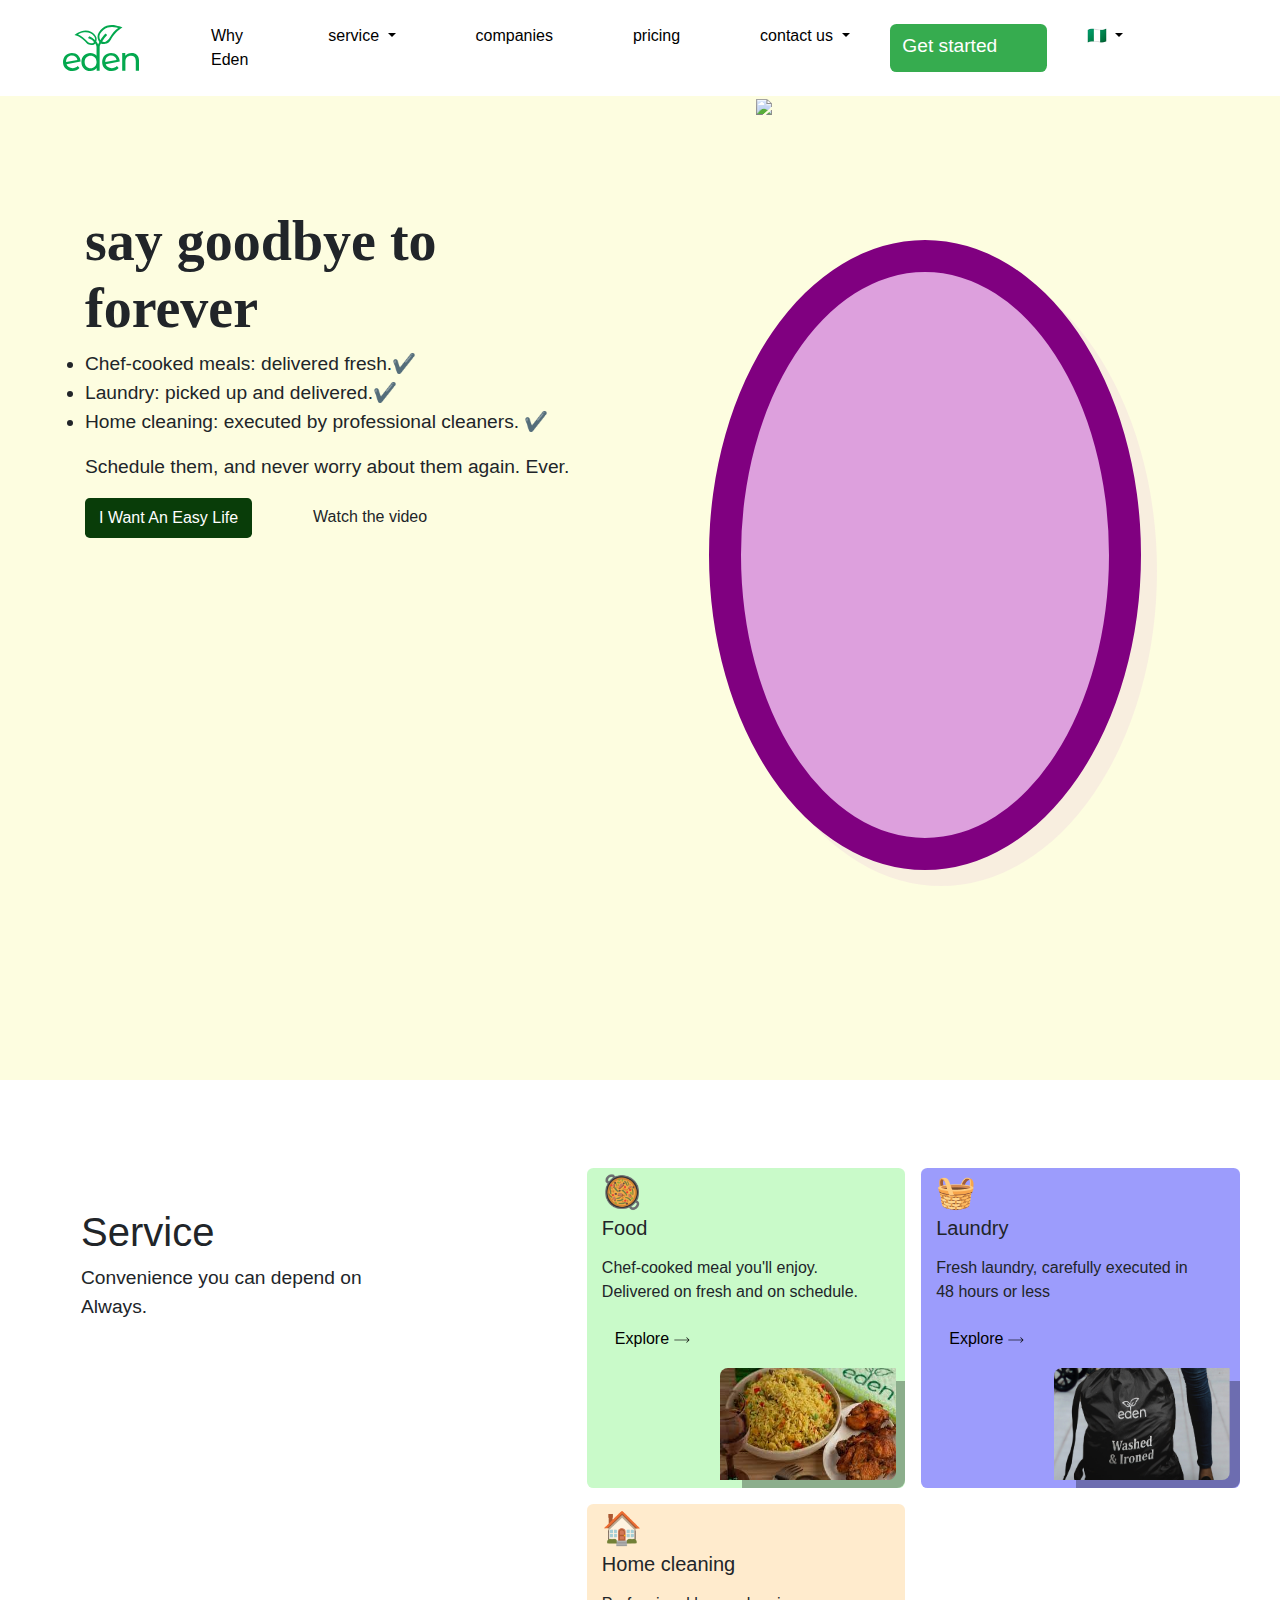
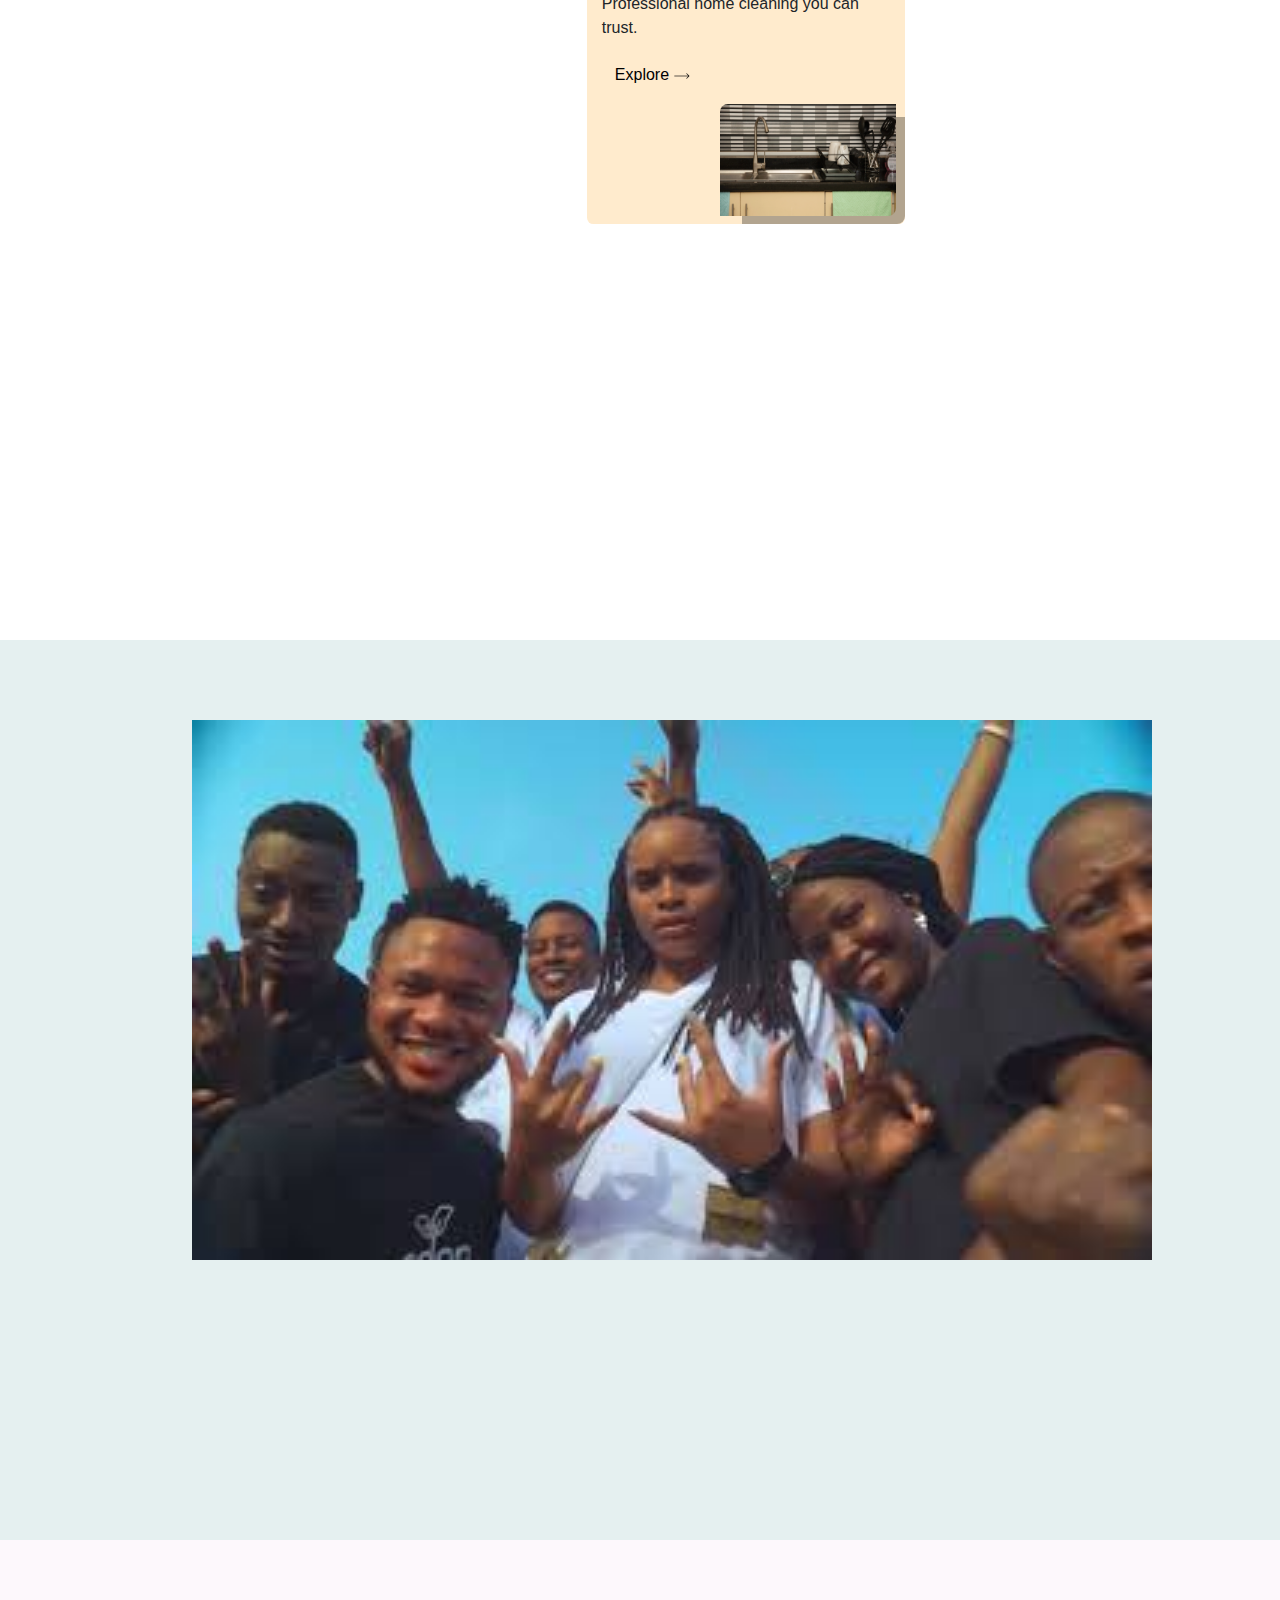
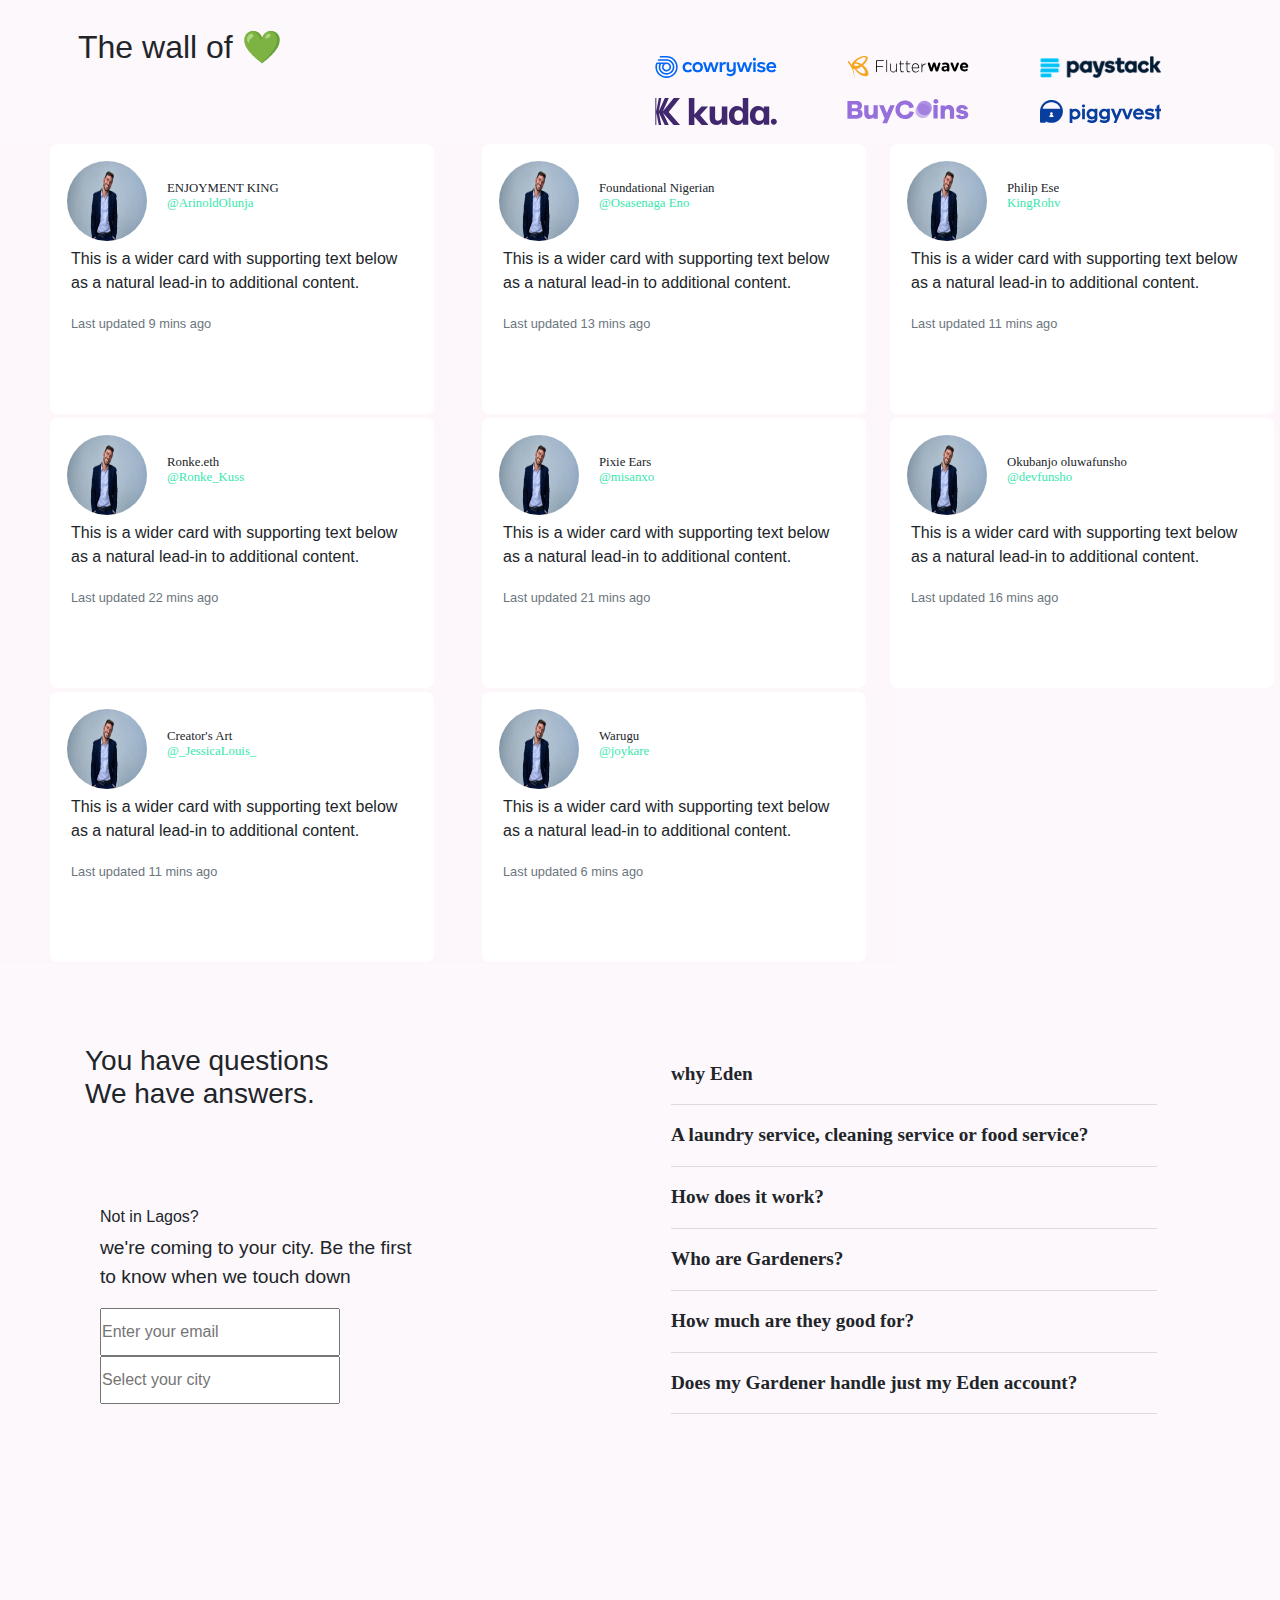
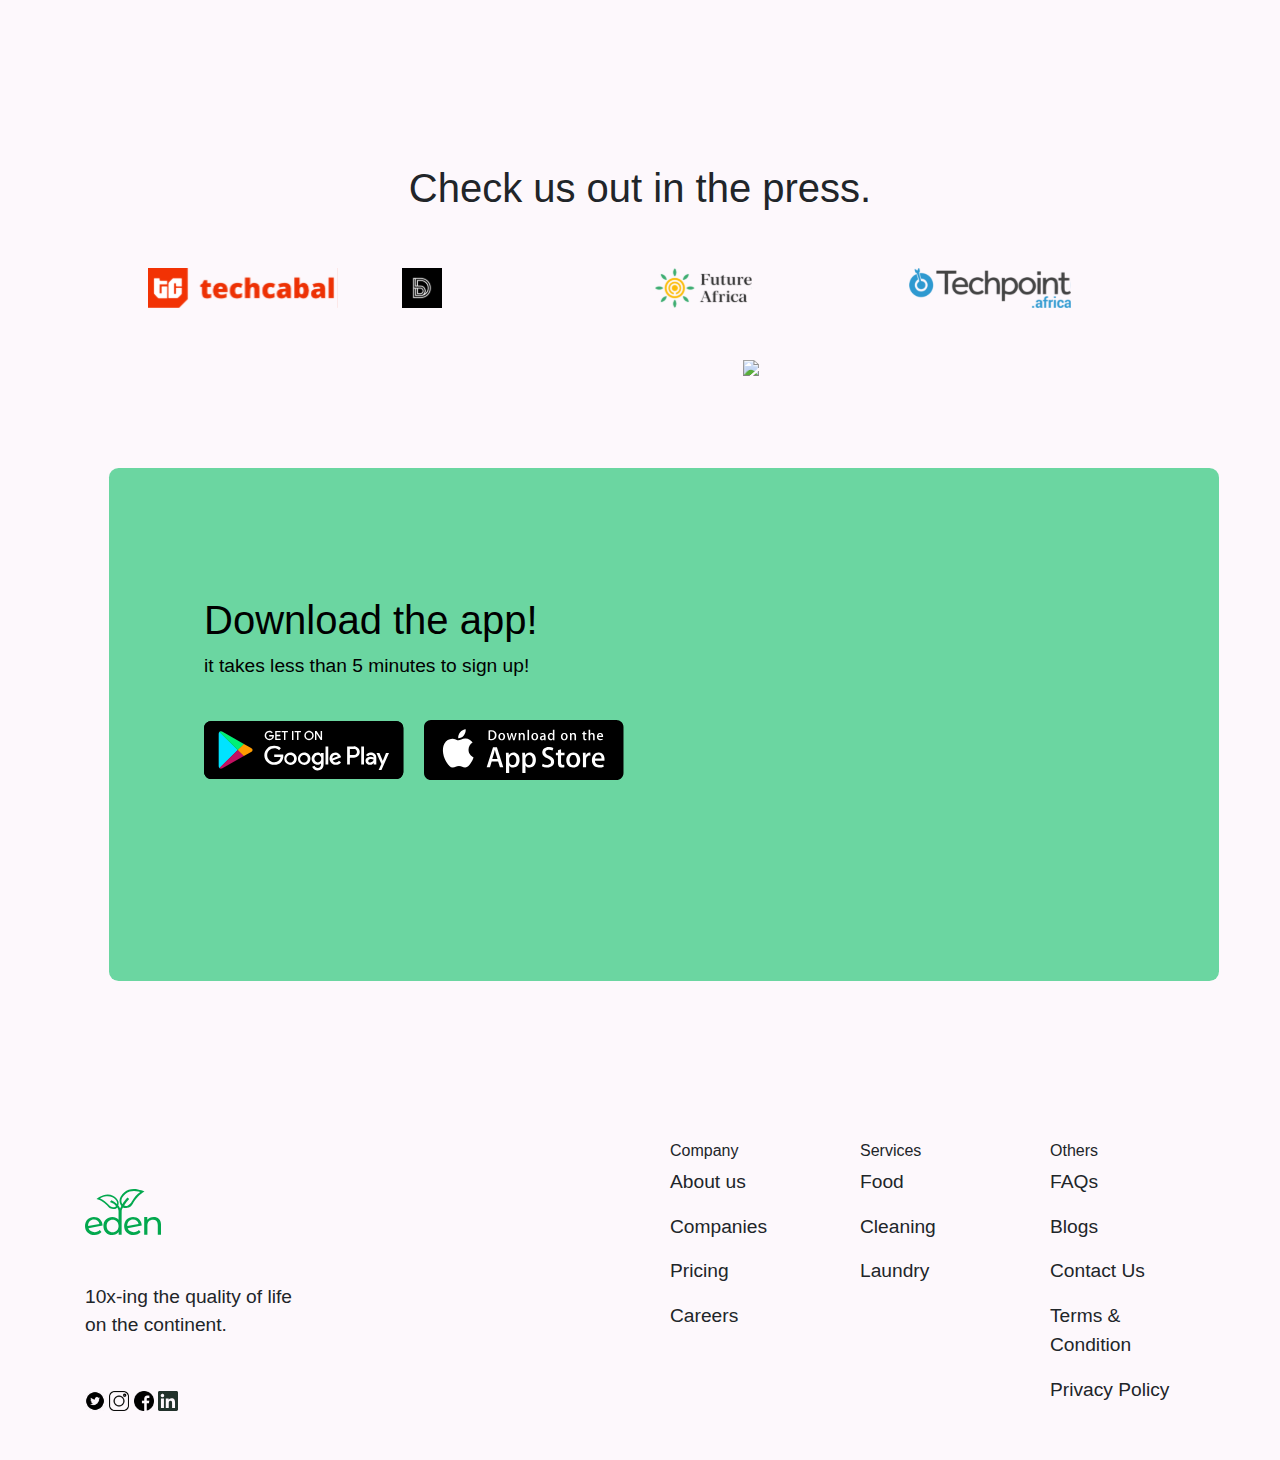
==== index.html @ aa9e2eef "first commit" ====
<!DOCTYPE html>
<html lang="en">

<head>
    <meta charset="UTF-8">
    <meta http-equiv="X-UA-Compatible" content="IE=edge">
    <meta name="viewport" content="width=device-width, initial-scale=1.0">
    <title>Edenlife</title>
    <link rel="stylesheet" href="/css/bootstrap.min.css">
    <link rel="stylesheet" href="https://cdn.jsdelivr.net/npm/bootstrap-icons@1.9.1/font/bootstrap-icons.css">
    <link rel="stylesheet" href="/css/index.css">
</head>

<body>
    <header>
        <nav id="mainNav" class="navbar navbar-expand-lg fixed-top" >
            <div class="container-fluid">
              <a class="navbar-brand" href="/index.html"><img src="/images/eden-logo_lcepc6.svg" ></a>
              <button class="navbar-toggler" type="button" data-bs-toggle="collapse" data-bs-target="#navbarNavDropdown" aria-controls="navbarNavDropdown" aria-expanded="false" aria-label="Toggle navigation">
                <span class="navbar-toggler-icon"></span>
              </button>
              <div class="collapse navbar-collapse" id="navbarNavDropdown">
                <ul class="navbar-nav">
                  <li class="nav-item">
                    <a class="nav-link active" aria-current="page" href="/whyEden.html">Why Eden</a>
                  </li>
                  <li class="nav-item dropdown">
                    <a class="nav-link dropdown-toggle" href="#" role="button" data-bs-toggle="dropdown" aria-expanded="false">
                      service
                    </a>
                    <ul class="dropdown-menu">
                      <li><a class="dropdown-item" href="#">Action</a></li>
                      <li><a class="dropdown-item" href="#">Another action</a></li>
                      <li><a class="dropdown-item" href="#">Something else here</a></li>
                    </ul>
                  </li>
                  <li class="nav-item">
                    <a class="nav-link" href="#">companies</a>
                  </li>
                  <li class="nav-item">
                    <a class="nav-link" href="#">pricing</a>
                  </li>
                  <li class="nav-item dropdown">
                    <a class="nav-link dropdown-toggle" href="#" role="button" data-bs-toggle="dropdown" aria-expanded="false">
                      contact us
                    </a>
                    <ul class="dropdown-menu">
                      <li><a class="dropdown-item" href="#">Action</a></li>
                      <li><a class="dropdown-item" href="#">Another action</a></li>
                      <li><a class="dropdown-item" href="#">Something else here</a></li>
                    </ul>
                </li>  

                    <li class="Green">
                        Get started
                    </li>
                    <li class="nav-item dropdown">
                        <a class="nav-link dropdown-toggle" href="#" role="button" data-bs-toggle="dropdown" aria-expanded="false">
                          <span>🇳🇬</span>
                        </a>
                        <ul class="dropdown-menu">
                          <li><a class="dropdown-item" href="#">Nigeria</a></li>
                          <li><a class="dropdown-item" href="#">Kenya</a></li>
                        </ul>
                    </li>
                </ul>
              </div>
            </div>
          </nav>
    </header>

    <div class="first">
        <div class="container">
            <div class="row">
                <div class=" col-sm-12  col-md-6 info">
                    <h1>
                        say goodbye to
                        <div class="light"></div>
                        forever
                    </h1>

                    <ul>
                        <li>Chef-cooked meals: delivered fresh.✔️ </li>
                        <li>Laundry: picked up and delivered.✔️ </li>
                        <li>Home cleaning: executed by professional cleaners. ✔️ </li>
                    </ul>

                    <p>Schedule them, and never worry about them again. Ever.</p>

                  <div class="d-inline d-md-flex">
                    <div class="btn green">I Want An Easy Life</div>
                    <div class="btn ml-5"><span></span> Watch the video</div>
                  </div>
                </div>
                <div class="col-md-6 d-none d-md-block">
                    <div class="big col">
                        <div class="small"> <img src="/images/img1.svg"></div>            
                    </div>
                    
                </div>
            </div>
        </div>
    </div>

    <div class="container-one mx-5">
        <div class="row">
            <div class="col-12 col-sm-5 mt-5 pl-5">
                <h1>Service</h1>
                <p>Convenience you can depend on </br>Always.</p>

            </div>

            <div class="col-12 col-sm-7">
                <div class="row">
                    <div class="col-12 col-sm-5 m-2 d-block card1">
                        <span>🥘</span>
                      <h5>Food</h5>
                      <p class="mt-3">Chef-cooked meal you'll enjoy.
                      </br>Delivered on fresh and on schedule.
                      </p>
                      <div class="drawn">
                        <button class="btn">
                            <a href="">
                                <p>Explore  <img src="/images/arrow-2919-861726.png"></p>                          
                            </a>
                        </button>
                        <div class="box ">   
                        <img src="/images/food.jpg" class="base">
                    </div>
                      </div>
                    </div>
                    <div class="col-12 col-sm-5 m-2 d-block card2">
                        <span>🧺</span>
                        <h5>Laundry</h5>
                        <p class="mt-3">Fresh laundry, carefully executed in
                        </br> 48 hours or less
                        </p>

                        <div class="drawn">
                            <button class="btn">
                                <a href="">
                                    <p>Explore   <img src="/images/arrow-2919-861726.png"></p>
                           
                                </a>
                            </button>
                            <div class="box">   
                            <img src="/images/clothes.png" class="base">
                        </div>
                        </div>
                    </div>

                    <div class="col-12 col-sm-5 m-2 d-block card3">
                        <span>🏠</span>
                        <h5>Home cleaning</h5>
                        <p class="mt-3">Professional home cleaning you can trust.
                        </p>
                        <div class="drawn">
                            <button class="btn">
                                <a href="">
                                    <p>Explore  <img src="/images/arrow-2919-861726.png"></p>                      
                                </a>
                            </button>
                            <div class="box">   
                            <img src="/images/clean.png" class="base">
                        </div>
                        </div>
                    </div>
                </div>

            </div>
        </div>
        
    </div>
         <div class="second">
               <div>
                <img src="/images/yuo.jpg" class="w-75 med">
               </div>
         </div>

         <div class="third">
            <div class="container-fluid pt-3">
                <div class="row mt-5 mx-5">
                    <div class="col-12 col-lg-6 mt-4">
                         <h2>The wall of 💚 </h2>
                    </div>
                    <div class="col-12 col-lg-6 mt-5 ">
                        <div class="row">
                            <div class="col-4">
                                <p><img src="/images/c.svg" class="w-75"></p>
                            </div>    
                            <div class="col-4">
                                <p><img src="/images/f.svg" class="w-75"></p>
                            </div>
                              <div class="col-4">                                
                                <p><img src="/images/p.svg" class="w-75"></p>
                          </div>                      
                    </div>
                        <div class="row">                                          
                            <div class="col-4">
                                <p><img src="/images/k.svg" class="w-75"></p>
                            </div>
                            <div class="col-4">
                                <p><img src="/images/b.svg" class="w-75"></p>
                            </div>
                            <div class="col-4">
                                <p><img src="/images/pp.svg" class="w-75"></p>
                            </div>
                        </div>
                    </div>
 
                  
                </div>
             
            </div>
         </div>

         
        <div class="card-main">
         <div class="wrapper">
            <div class="item mx-5">
                <div class="card item">
                    <img src="./images/p2.jpg" class="card-img-top" alt="...">
                    <div class="card-body">
                      <h6 class="card-title">ENJOYMENT KING </br> <span>@ArinoldOlunja</span></h6> 
                       <p class="card-text">This is a wider card with supporting text below as a natural lead-in to additional content. </p>
                      <p class="card-text"><small class="text-muted">Last updated 9 mins ago</small></p>
                    </div>
                  </div>

            </div>
            <div class="item mr-4">
                <div class="card item ">
                    <img src="./images/p2.jpg" class="card-img-top" alt="...">
                    <div class="card-body">
                      <h6 class="card-title">Foundational Nigerian </br> <span>@Osasenaga Eno</span></h6>
                      <p class="card-text">This is a wider card with supporting text below as a natural lead-in to additional content. </p>
                      <p class="card-text"><small class="text-muted">Last updated 13 mins ago</small></p>
                    </div>
                  </div>
            </div>
            <div class="item mr-4">
                <div class="card item ">
                    <img src="./images/p2.jpg" class="card-img-top" alt="...">
                    <div class="card-body">
                      <h6 class="card-title">Philip Ese </br> <span>KingRohv</span></h6>
                      <p class="card-text">This is a wider card with supporting text below as a natural lead-in to additional content. </p>
                      <p class="card-text"><small class="text-muted">Last updated 11 mins ago</small></p>
                    </div>
                  </div>
            </div>
        </br>
        <div class="item mr-4">
            <div class="card item">
                <img src="./images/p2.jpg" class="card-img-top" alt="...">
                <div class="card-body">
                  <h6 class="card-title">Ronke.eth <span>@Ronke_Kuss</span></h6>
                  <p class="card-text">This is a wider card with supporting text below as a natural lead-in to additional content. </p>
                  <p class="card-text"><small class="text-muted">Last updated 3 mins ago</small></p>
                </div>
              </div>
        </div>
        <div class="item  mr-4">
            <div class="card item ">
                <img src="./images/p2.jpg" class="card-img-top" alt="...">
                <div class="card-body">
                  <h6 class="card-title">Pixie Ears <span>@misanxo</span></h6>
                  <p class="card-text">This is a wider card with supporting text below as a natural lead-in to additional content. </p>
                  <p class="card-text"><small class="text-muted">Last updated 3 mins ago</small></p>
                </div>
              </div>
        </div>

</div>
       
      <div class="WRAPPER wrapper">

        <div class="item mx-5">
            <div class="card item">
                <img src="./images/p2.jpg" class="card-img-top" alt="...">
                <div class="card-body">
                    <h6 class="card-title">Ronke.eth </br> <span>@Ronke_Kuss</span></h6>
                  <p class="card-text">This is a wider card with supporting text below as a natural lead-in to additional content. </p>
                  <p class="card-text"><small class="text-muted">Last updated 22 mins ago</small></p>
                </div>
              </div>
        </div>
        
        <div class="item mr-4">
            <div class="card item">
                <img src="./images/p2.jpg" class="card-img-top" alt="...">
                <div class="card-body">
                    <h6 class="card-title">Pixie Ears </br> <span>@misanxo</span></h6>
                  <p class="card-text">This is a wider card with supporting text below as a natural lead-in to additional content. </p>
                  <p class="card-text"><small class="text-muted">Last updated 21 mins ago</small></p>
                </div>
              </div>
        </div>
    </br>
    <div class="item mr-4">
        <div class="card item">
            <img src="./images/p2.jpg" class="card-img-top" alt="...">
            <div class="card-body">
              <h6 class="card-title">Okubanjo oluwafunsho  </br> <span>@devfunsho</span></h6>
              <p class="card-text">This is a wider card with supporting text below as a natural lead-in to additional content. </p>
              <p class="card-text"><small class="text-muted">Last updated 16 mins ago</small></p>
            </div>
          </div>
    </div>
    <div class="item mr-4">
        <div class="card item">
            <img src="./images/p2.jpg" class="card-img-top" alt="...">
            <div class="card-body">
              <h6 class="card-title">Okubanjo oluwafunsho  </br> <span>@devfunsho</span></h6>
              <p class="card-text">This is a wider card with supporting text below as a natural lead-in to additional content. </p>
              <p class="card-text"><small class="text-muted">Last updated 12 mins ago</small></p>
            </div>
          </div>
    </div>

    <div class="item mr-4">
        <div class="card item">
            <img src="./images/p2.jpg" class="card-img-top" alt="...">
            <div class="card-body">
                <h6 class="card-title">Pixie Ears </br> <span>@misanxo</span></h6>
              <p class="card-text">This is a wider card with supporting text below as a natural lead-in to additional content. </p>
              <p class="card-text"><small class="text-muted">Last updated 30 mins ago</small></p>
            </div>
          </div>
    </div> 
</div> 

    <div class="WAP wrapper">
        <div class="item mx-5">
            <div class="card item">
                <img src="./images/p2.jpg" class="card-img-top" alt="...">
                <div class="card-body">
                    <h6 class="card-title">Creator's Art </br> <span>@_JessicaLouis_</span></h6>
                  <p class="card-text">This is a wider card with supporting text below as a natural lead-in to additional content. </p>
                  <p class="card-text"><small class="text-muted">Last updated 11 mins ago</small></p>
                </div>
              </div>
        </div>
        
        <div class="item mr-5">
            <div class="card item">
                <img src="./images/p2.jpg" class="card-img-top" alt="...">
                <div class="card-body">
                    <h6 class="card-title">Warugu </br> <span>@joykare</span></h6>
                  <p class="card-text">This is a wider card with supporting text below as a natural lead-in to additional content. </p>
                  <p class="card-text"><small class="text-muted">Last updated 6 mins ago</small></p>
                </div>
              </div>
        </div>   
    </div>
           
    <div class="fourth">
        <div class="container">
            <div class="row">
                <div class="col-12 col-sm-6 mb-5 pb-5 ">
                    <h3>You have questions </br> We have answers.</h3>

                    <div class="col d-none d-lg-block mt-5 pt-5">
                        <h6>Not in Lagos?</h6>
                        <p>
                            we're coming to your city. Be the first</br> to know when we touch down
                        </p>
                       <form>
                      
                       <input type="text" placeholder="Enter your email" >
                       
                        <input id="city" type="text" placeholder="Select your city">
                        
                       </form>
                    </div>
                </div>

                <div class="col-12 col-sm-6 order2">
                    <div class="line">
                        <p>why Eden </p> 
                    </div>

                    <div class="line">
                        <p>A laundry service, cleaning service or food service?</p>
                     
                    </div>

                    <div class="line">
                        <p>How does it work? </p>
                        
                    </div>

                    <div class="line">
                        <p>Who are Gardeners? </p>                      
                    </div>

                    <div class="line">
                        <p>How much are they good for?</p>
                    </div>

                    <div class="line">
                        <p>Does my Gardener handle just my Eden account? </p>
                    </div>
                </div>
            </div>
        </div>
    </div>

    <div class="fifth">
        <div class="container">
            <div class="row">
                <div class="col-12 d-flex justify-content-center mb-5">
                    <h1>Check us out in the press.</h1>
                </div>
            </div>
            <div class="row mx-5">
                    <div class="col-6 col-md-3"> <img src="/images/techcabal.67288ea.svg"> </div>
                    <div class="col-6 col-md-3"> <img src="/images/press2.aa8fb35.svg"> </div>
                    <div class="col-6 col-md-3"> <img src="/images/future-africa.d9209b3.svg"> </div>
                    <div class="col-6 col-md-3"> <img src="/images/techpoint.5d67bf9.svg"> </div>              
            </div>

            <div class="row rectangle pt-5">
                <div class="col-12 col-md-6 tan">
                   <div class="row">
                        <div class="col-12 mb-4">
                            <h1>Download the app!</h1>
                            <p>it takes less than 5 minutes to sign up!</p>          
                        </div>
                     <div class="col-12 ">
                        <img src="/images/playstore_n43eju.svg" width="200" class="mr-3">               
                        <img src="/images/appstore_o1bj6d.svg" width="200">
                      
                      </div>
                   </div>
                </div>
                  <div class="col-12 col-md-6 order-1 order-md-2 PHONE">
                     <img src="/images/phone2.svg">
                  </div>
            </div>

            <div class="row">
                <div class="col-12 col-md-6 my-5">
                    <div>
                        <img src="/images/eden-logo_lcepc6.svg">
                        <p class="my-5">
                            10x-ing the quality of life </br>
                            on the continent.
                        </p>
                    </div>

                    <div class="d-none d-lg-block">
                        <img src="/images/fon1.png" width="20">
                        <img src="/images/fon2.png" width="20">
                        <img src="/images/fon3.png" width="20">
                        <img src="/images/linkedin_utcbna.svg" width="20">
                    </div>
                </div>
                <div class="col-12 col-md-6">
                    <div class="row">
                        <div class="col-6 col-md-4">
                            <div class="col"><h6>Company</h6></div>
                            <div class="col"><p>About us</p></div>
                            <div class="col"><p>Companies</p></div>
                            <div class="col"><p>Pricing</p></div>
                            <div class="col"><p>Careers</p></div>
                        </div>
                        <div class="col-6 col-md-4">
                            <div class="col"><h6>Services</h6></div>
                            <div class="col"><p>Food</p></div>
                            <div class="col"><p>Cleaning</p></div>
                            <div class="col"><p>Laundry</p></div>
                        </div>
                        <div class="col-6  col-md-4 ">
                            <div class="col"><h6>Others</h6></div>
                            <div class="col"><p>FAQs</p></div>
                            <div class="col"><p>Blogs</p></div>
                            <div class="col"><p>Contact Us</p></div>
                            <div class="col"><p>Terms & Condition</p></div>
                            <div class="col"><p>Privacy Policy</p></div>
                        </div>
                    </div>
                </div>
            </div>
        </div>
    </div>
    <script src="/jquery-3.6.0.min.js"></script>  
    <script src="/JS/bootstrap.min.js"></script>

    <script>
   $(function (){
            $(document).scroll(function(){
                var $nav = $("#mainNav");
                $nav.toggleClass("scrolled", $(this).scrollTop() > $nav.height());
            })
        });

        
      let  listOfColors=['green', 'blue', 'purple','orange']
        const big = document.querySelector("big");

        function changeColor(array){
            let number= Math.floor(Math.random()*array.length)
            return array[number]
        };
        
        changeColor(listOfColors)
          function display () {
            let colorName = changeColor(listOfColors)
            big.style.borderColor = `${colorName}`
            display();
          }
          setInterval(2000, display)
         
    </script>

</body>

</html>
---- css/index.css ----
*{
    margin: 0;
    padding: 0;
    box-sizing: border-box;
}
body{
    margin-top:0 ;
    overflow-x: hidden;
}
.first{
    padding-top: 3rem;
    width: 100%;
    height: 120vh;
    background-color:rgb(253, 253, 224);

}

.navbar{
    width: 100%;
    height: 6rem;
    top: 0;
   background-color: #fff;
}

.navbar-brand{
  margin-left:1.5rem;
}
.navbar  a{
  
    font-size: 1rem;
    text-decoration: none;  
    color: black;
    margin: 0 2rem;   
    padding: 0; 
    cursor: pointer;
   
}
.navbar .Green{
    cursor: pointer;
    width: 20%;    
    padding: .5rem .8rem;
 
    background-color: rgb(54, 172, 79);
    color: #fff;
    border-radius: .4rem .4rem .4rem .4rem;
}
.navbar.scrolled{
    background-color: #fff;
    transition: 1s;
}
.info{
    margin-top: 10rem;
}
.info h1{
    font-family:Georgia, 'Times New Roman', Times, serif;
    font-size:3.5rem;
    font-weight: bold;
}
.info ,li ,p{
    font-size: 1.2rem;
}
.green{
    cursor: pointer;
    background-color: rgb(9, 61, 9);
    border: 2px solid  transparent;
    border-radius: 0.3rem;
    color: #fff;
}
.green:hover{
    color: white;
}

.big{
    
    margin:0 auto;
    
    position: relative;
   top:12rem;
    bottom:0;
    width:80%;
    height: 70vh;   
    border: 2rem solid purple ;
    opacity: 10;
    box-shadow: 1em 1em  rgba(221, 160, 221, 0.151);
    border-radius: 50%;
    background-color: plum;

}
.small{

    place-content: center;
    position: relative;
    bottom: 11rem;
    margin-top: 0;
    
    
    
}
.container-one{
    width:100%;
    height: 120vh;
    margin-top: 5rem;
}
.card1{ 
     width:45%;
     height: 320px;
     font-size: 2rem;
     float: left;
    display: flex;
    border-radius: 0.4rem;
    background-color: rgb(201, 250, 201);
}

.card2{ 
    width:45%;
    height: 320px;
    font-size: 2rem;
    float: left;
   display: flex;
   border-radius: 0.4rem;
   background-color: rgba(137, 137, 252, 0.836);
}

.card3{ 
    width:45%;
    height: 320px;
    font-size: 2rem;
    float: left;
   display: flex;
   border-radius: 0.4rem;
   background-color: blanchedalmond;
}
.card1 p, .card2 p, .card3 p{
    font-size: 1rem;
    font-weight: 500;
}

.drawn{
    width:100%;
    height:50%;

}
.drawn a{
    text-decoration:none;
    color: black;
    text-shadow: none;
}
.drawn  img{
    display: inline-block;
    width: 1rem;
    background-color: transparent;
    cursor: pointer;

}
.drawn .base{
    width: 11rem;
    height:7rem;
    position: relative;
    bottom:.8rem;
    right:1.4rem;
    border-radius: 0.5rem 0 0.5rem 0;
   

}
.box{
    width:10.2rem ;
    height: 6.7rem;
    background: rgba(0, 0, 0, 0.3);
    border-radius: 0 0 0.5rem 0;
    position: absolute;
    bottom:0;
    right:0;

}
.second{
    width: 100%;
    height:100vh;
    background-color: rgb(229, 240, 240);
}
.second .med{
    position: relative;
    top:5rem;
    left:12rem;
}

.third{
    min-width: 100%;
    background-color: rgba(253, 247, 251, 0.87);
}
.third-bg{ 
    min-height: 80vh;
    padding:5% 0 0 2%;
    background-color: rgba(253, 247, 251, 0.87);
    overflow-x: auto;
}
 .card-main{
    width: 100%;
    height: 45%;
    background-color: rgba(253, 247, 251, 0.87);
}

/* .card{
    margin: 5rem 3rem;
    
    width: 80%;
    height: 40vh;
    display: flex;
    
}  */
 .wrapper{
    cursor: pointer;
    min-width: 30vw;
    min-height: 30vh;
    border: 2px solid transparent;
    display: flex;
    background-color: rgba(253, 247, 251, 0.87);
    overflow-y: hidden;
    overflow-x: auto;
    
}
.WAP{
    width:70vw;
}
.wrapper::-webkit-scrollbar{
    width: 0;
}
.wrapper .item{
    min-width:30vw;
    height: 30vh;
    place-content: center;
    background-color: white;
    border-radius: .5rem;
    border-color: #fff;
} 

.item img{
    width: 5rem;
    height: 5rem;
    margin:1rem 0 0 1rem;
    border-radius: 50%;

}

.card-body h6{
    position: relative;
    bottom:5rem;
    left:6rem;
    font-family: Georgia, 'Times New Roman', Times, serif;
    font-size: .8rem;
 
}
.card-body span{
    color: rgb(57, 231, 173);
}
.card-body p{
    padding-top: 0;
    font-size: 1rem;
    position: relative;
    bottom: 3.5rem;
}
.fourth{
    margin-top: 5rem;
    width:100%;
    height: 80vh;
}
.fourth input{
    width: 15rem;
    height: 3rem;
    display: block;
}

.line{
    width: 90%;
    margin: 1rem;
    border-bottom: .1rem solid gainsboro ;
    font-family: Georgia, 'Times New Roman', Times, serif;
    font-weight: bold;
    justify-content: end;
}
span i{
    display:inline-block;
    text-align: center;
}

.rectangle{
    margin: 10rem 1.5rem;
    width:100%;
    height: 57vh;
    border-radius: .6rem .6rem .6rem .6rem;
    background-color: rgb(107, 214, 161);
    color:#000;
}
.tan{
    position: relative;
    top: 5rem;
    left: 5rem;
}

.rectangle .PHONE{
    position: relative;
    bottom:10rem;
    left: 4rem;
}
.FIRST{
    margin-top: 10rem;
    width: 100%;
    height:150vh;
}
.FIRST .sec{
    width: 100%;
    background-color: #fff;   
 
}

.sec .container{
    margin-top: 5rem;
    width: 100%;
    background-color: rgb(253, 254, 255);
    border: 2rem solid transparent;
    border-radius: 2rem 2rem 2rem 2rem ;
}
.SECOND{
    width: 100%;
  
}

 .SECOND #trr{
    margin-top: 5rem;
    font-size: 1rem;
    font-weight: 500;
    
}
 .txt{
    margin-bottom: 6rem;
    font-size: 1rem;
    font-weight: 500;
} 
 .use{
    margin:2rem;
    font-size: 1.2rem;
    font-weight: 400;
    font-family: Helvetica;
}
 .SECOND .light{
    width: 100%;  
    background-color: antiquewhite;
    border-radius: 1rem 1rem 1rem 1rem;
}
 .SECOND .dark{
    width: 100%;
    background-color: rgba(127, 255, 223, 0.678);
    border-radius: 1rem 1rem 1rem 1rem;
    
}
 .dark .Boxx{
    width: 11rem;
    height: 3rem;
    padding: .2rem;
    border-radius: .2rem .2rem .2rem.2rem;
    background-color: rgba(28, 146, 28, 0.699);
    color: white;
    position: relative;
    bottom:5rem;
    left:15rem;
}
 .phone{
    margin: 0  0 0 4rem ;
     bottom:-10rem;
    left:3rem;
    display: flex;
    align-items: center;
    justify-content:baseline;
    border: 1rem black solid;
    border-radius: 1.5rem 1.5rem 0 0;
    border-bottom: none; 
}
.THIRD{
    width:100%;
}

.THIRD .four{
    width: 100%;
    background-color: rgb(217, 237, 245);
    border-radius: 1rem 1rem 1rem 1rem;
}

.THIRD .five{
    width: 100%;
    background-color: rgb(230, 201, 253);
    border-radius: 1rem 1rem 1rem 1rem;
}

.FOURTH .six{
    width: 100%;
    background-color: rgb(217, 237, 245);
    border-radius: 1rem 1rem 1rem 1rem;
}

.FOURTH .seven{
    width: 100%;
    background-color: rgb(243, 250, 249);
    border-radius: 1rem 1rem 1rem 1rem;
}
.FIFTH .container{
    width: 100%;
}
.FIFTH .eight{
    width: 100%;
    background-color: antiquewhite;
    border-radius: 1rem 1rem 1rem 1rem;
}
.FIFTH .nine{
    width: 100%;
    background-color: rgba(127, 255, 223, 0.678);
    border-radius: 1rem 1rem 1rem 1rem;
}
.nine img{
    margin-top: 25rem;
}


@media only screen and (max-width: 641px) {
    #big{
    
        margin:0 auto;
        
        position: relative;
       top:12rem;
        bottom:0;
        width:80%;
        height: 70vh;
    
        border: 2rem solid purple ;
        opacity: 10;
        box-shadow: 1em 1em  rgba(221, 160, 221, 0.151);
        border-radius: 50%;
        background-color: plum;
    
    }
}
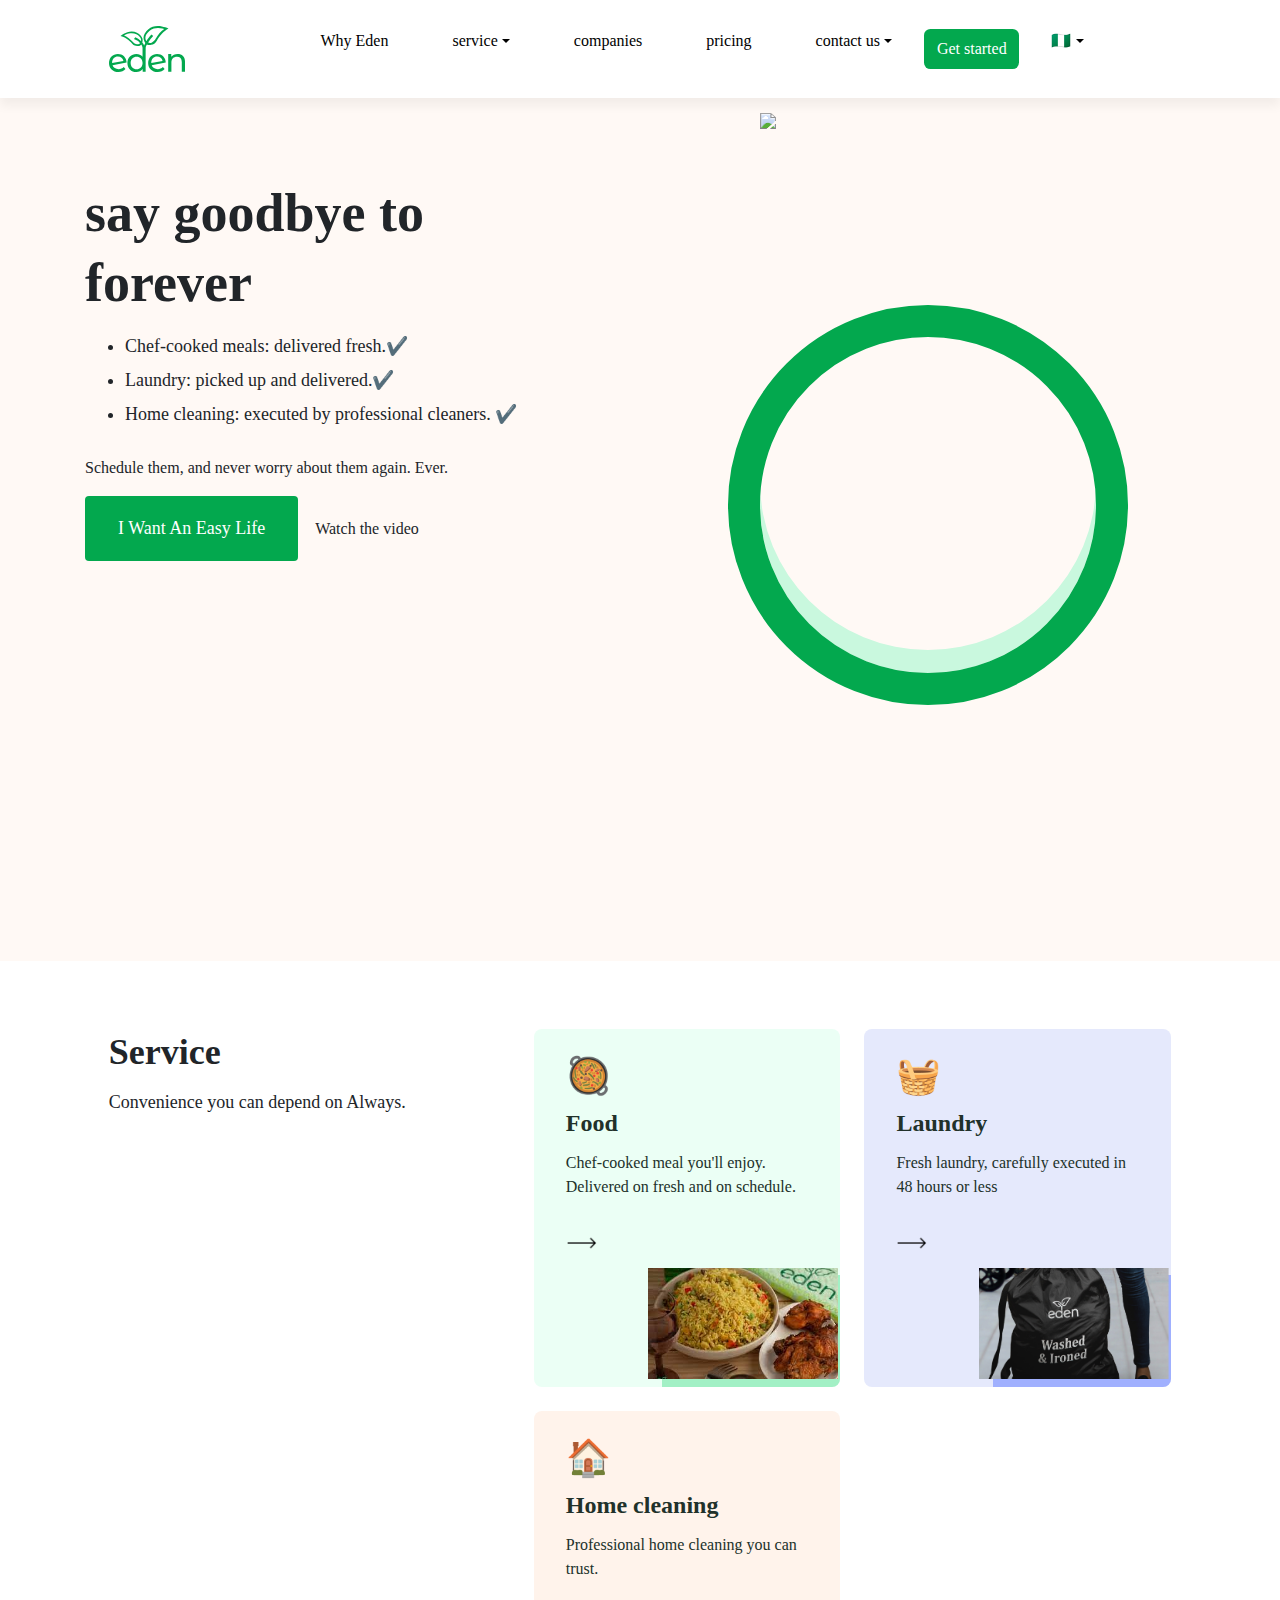
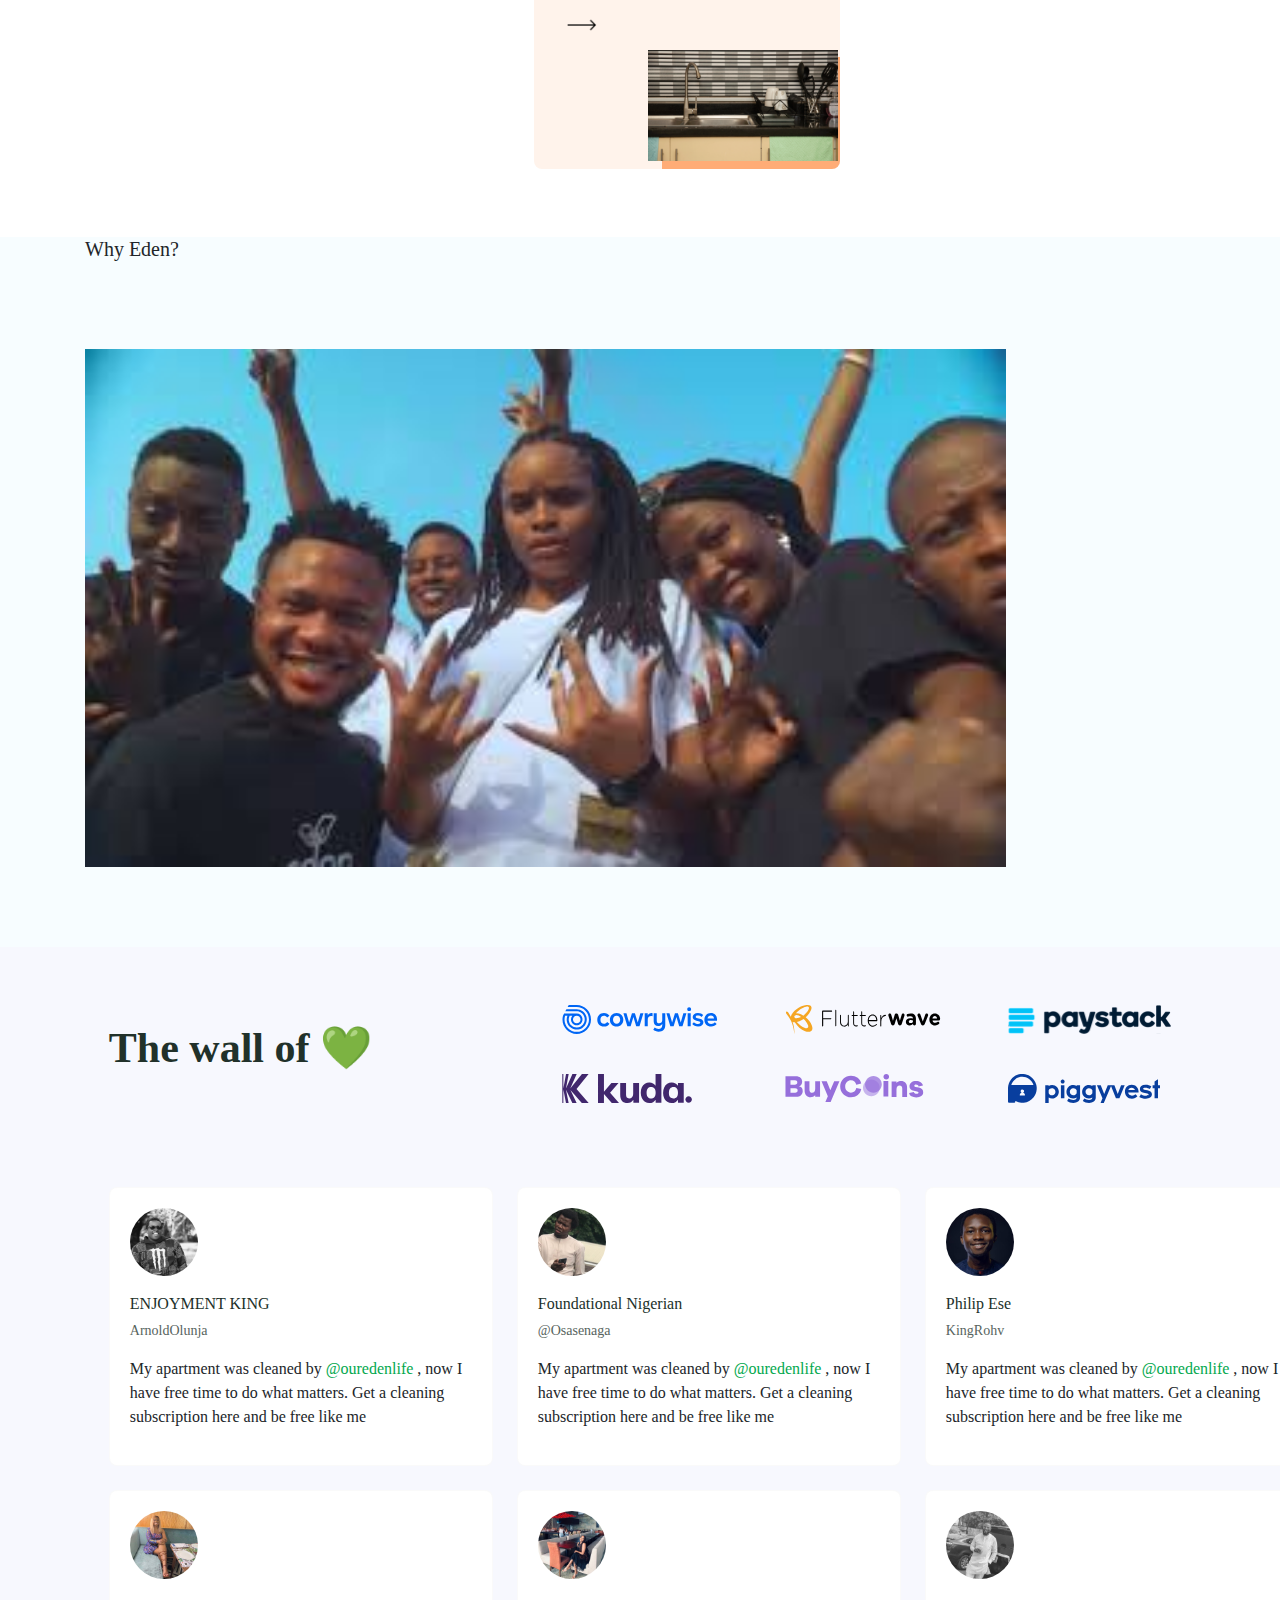
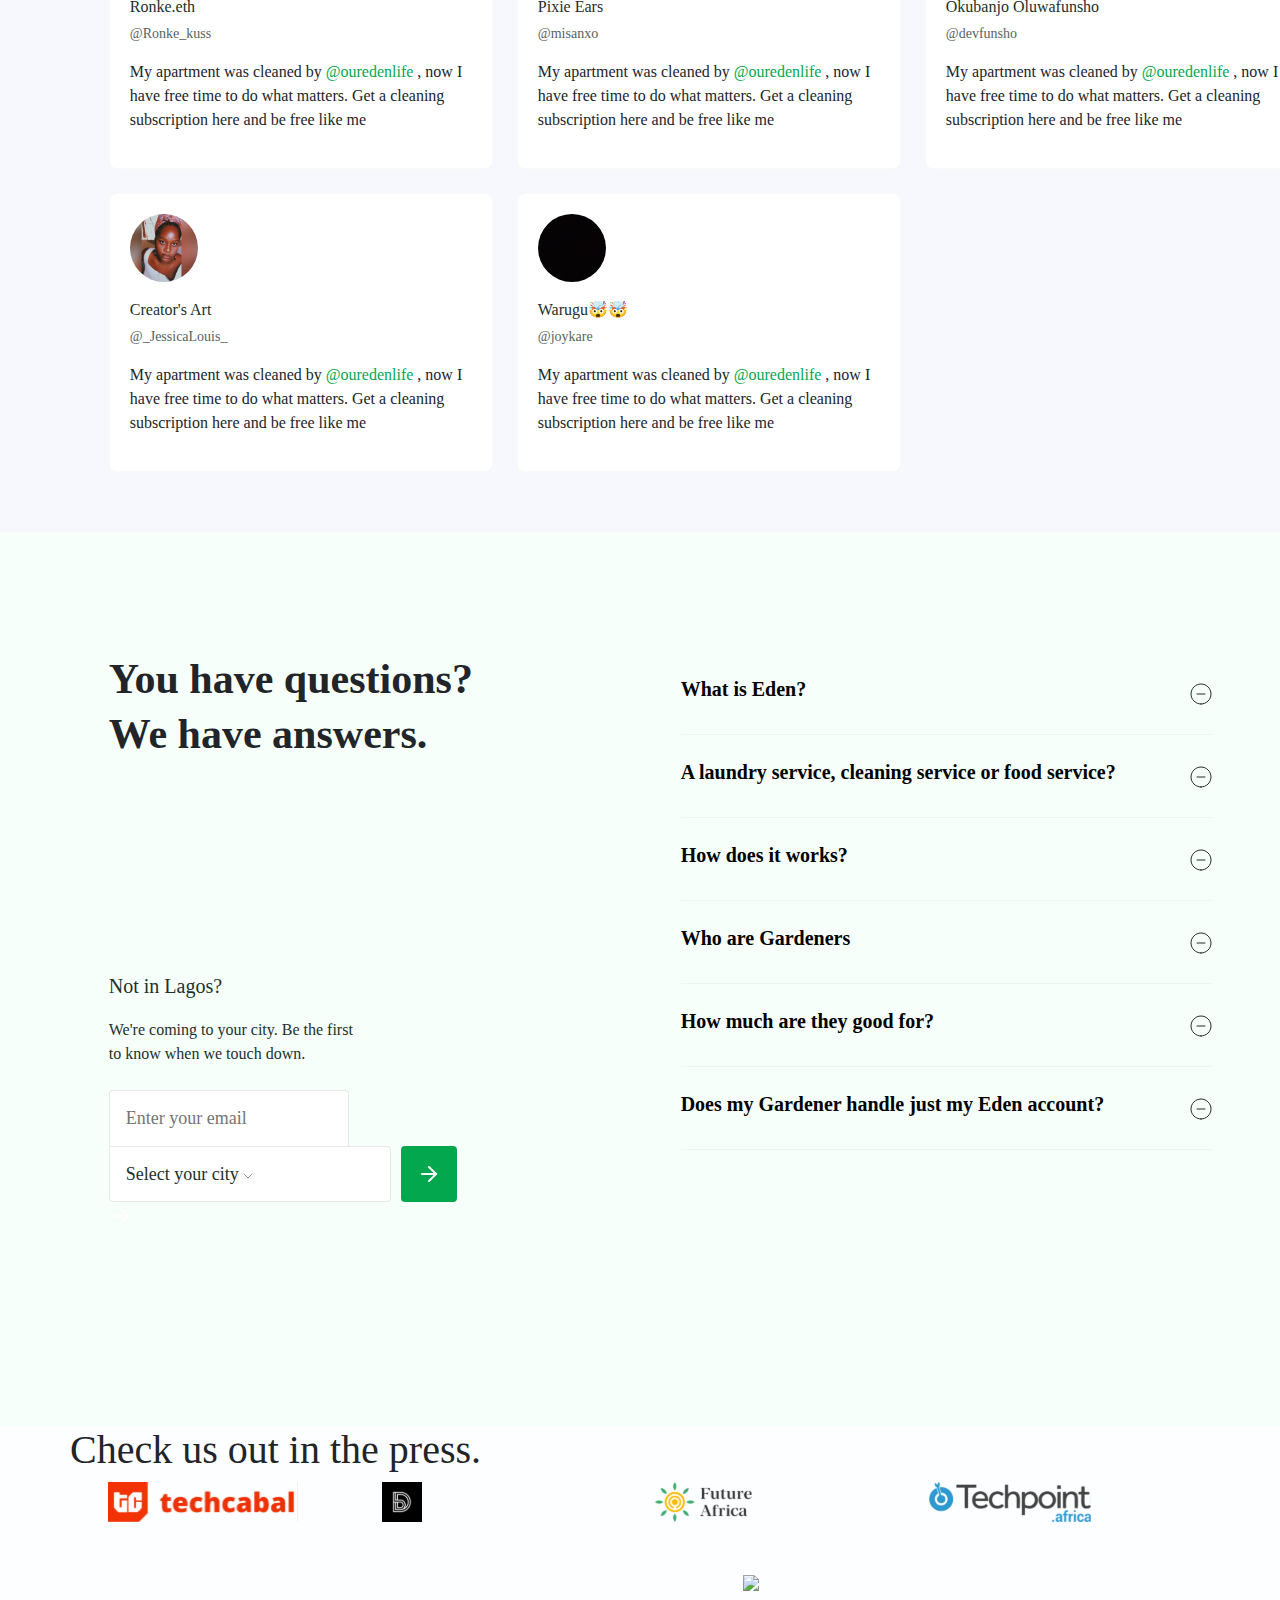
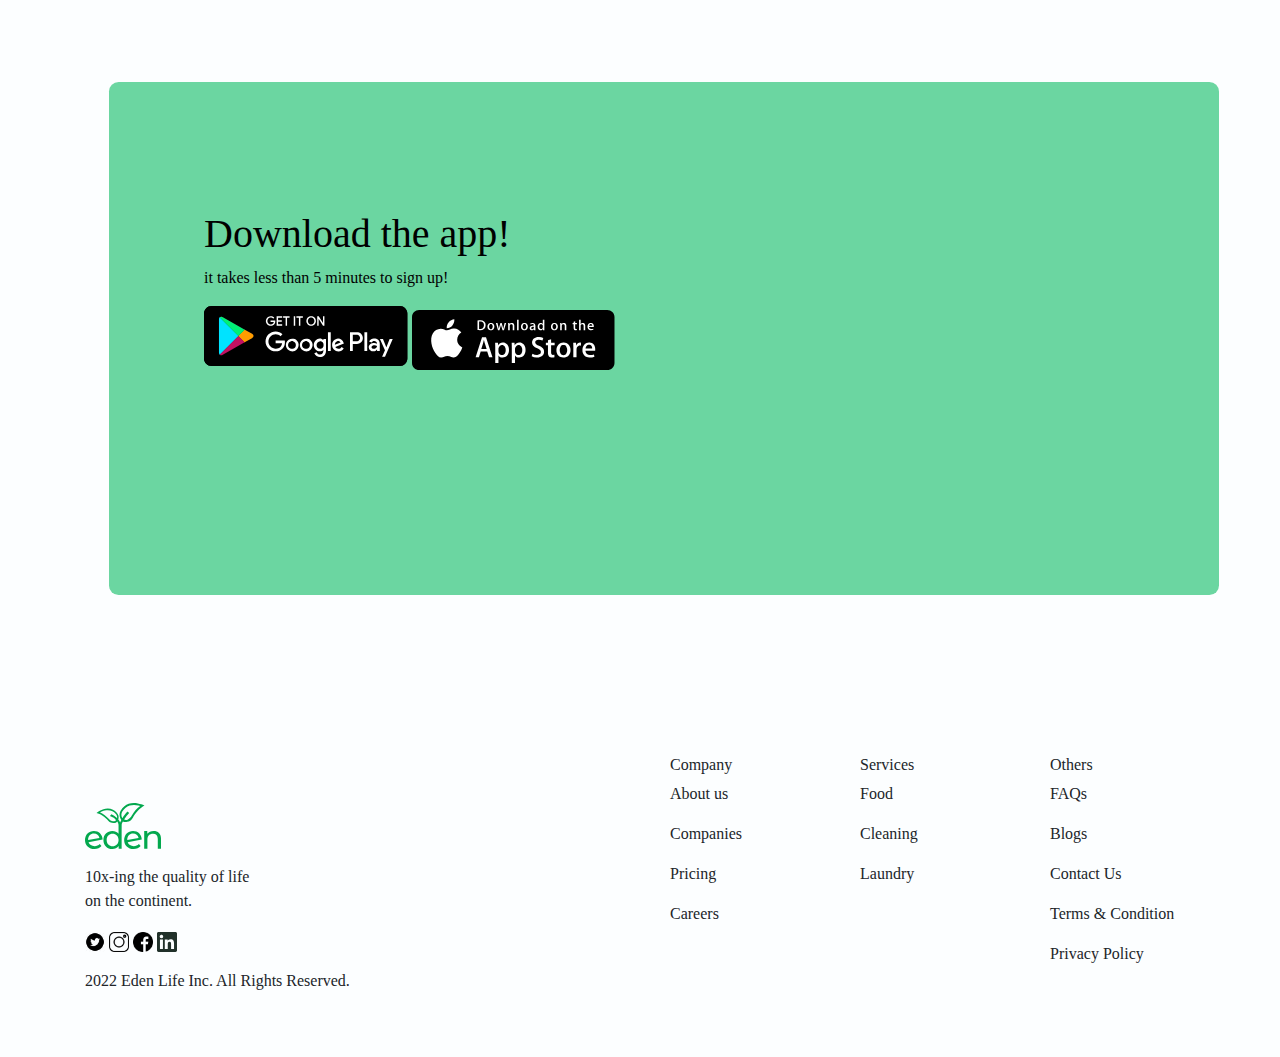
==== commit 976a79e3: "layout correction" ====
--- a/index.html
+++ b/index.html
@@ -13,436 +13,427 @@
 
 <body>
     <header>
-        <nav id="mainNav" class="navbar navbar-expand-lg fixed-top" >
-            <div class="container-fluid">
-              <a class="navbar-brand" href="/index.html"><img src="/images/eden-logo_lcepc6.svg" ></a>
-              <button class="navbar-toggler" type="button" data-bs-toggle="collapse" data-bs-target="#navbarNavDropdown" aria-controls="navbarNavDropdown" aria-expanded="false" aria-label="Toggle navigation">
-                <span class="navbar-toggler-icon"></span>
-              </button>
-              <div class="collapse navbar-collapse" id="navbarNavDropdown">
-                <ul class="navbar-nav">
-                  <li class="nav-item">
+        <nav id="mainNav"  class="navbar navbar-expand-md   second-Nav" >
+           <div class="container">
+            <a class="navbar-brand d-flex justify-content-start" href="/index.html"><img src="/images/eden-logo_lcepc6.svg" ></a>
+            <button class="navbar-toggler justify-content-end" type="button" data-toggle="collapse" data-target="#navbarNav" aria-controls="navbarNav" aria-expanded="false" aria-label="Toggle navigation">
+              <span  class="navbar-toggler-icon "></span>
+            </button>
+            <div class="collapse navbar-collapse  flex-column flex-sm-row justify-content-center" id="navbarNav">
+              <ul class="navbar-nav">
+                <li class="nav-item">
                     <a class="nav-link active" aria-current="page" href="/whyEden.html">Why Eden</a>
                   </li>
                   <li class="nav-item dropdown">
                     <a class="nav-link dropdown-toggle" href="#" role="button" data-bs-toggle="dropdown" aria-expanded="false">
                       service
                     </a>
+                    
                     <ul class="dropdown-menu">
-                      <li><a class="dropdown-item" href="#">Action</a></li>
-                      <li><a class="dropdown-item" href="#">Another action</a></li>
-                      <li><a class="dropdown-item" href="#">Something else here</a></li>
-                    </ul>
-                  </li>
-                  <li class="nav-item">
-                    <a class="nav-link" href="#">companies</a>
-                  </li>
-                  <li class="nav-item">
-                    <a class="nav-link" href="#">pricing</a>
-                  </li>
-                  <li class="nav-item dropdown">
+                        <li><a class="dropdown-item" href="#">Action</a></li>
+                        <li><a class="dropdown-item" href="#">Another action</a></li>
+                        <li><a class="dropdown-item" href="#">Something else here</a></li>
+                      </ul>
+                    </li>
+                    <li class="nav-item">
+                      <a class="nav-link" href="#">companies</a>
+                    </li>
+                    <li class="nav-item">
+                      <a class="nav-link" href="#">pricing</a>
+                    </li>
+                    <li class="nav-item dropdown">
+                      <a class="nav-link dropdown-toggle" href="#" role="button" data-bs-toggle="dropdown" aria-expanded="false">
+                        contact us
+                      </a>
+                      <ul class="dropdown-menu">
+                        <li><a class="dropdown-item" href="#">Action</a></li>
+                        <li><a class="dropdown-item" href="#">Another action</a></li>
+                        <li><a class="dropdown-item" href="#">Something else here</a></li>
+                      </ul>
+                  </li>  
+
+                  <li class="Green">
+                    Get started
+                </li>
+                <li class="nav-item dropdown">
                     <a class="nav-link dropdown-toggle" href="#" role="button" data-bs-toggle="dropdown" aria-expanded="false">
-                      contact us
+                      <span>🇳🇬</span>
                     </a>
                     <ul class="dropdown-menu">
-                      <li><a class="dropdown-item" href="#">Action</a></li>
-                      <li><a class="dropdown-item" href="#">Another action</a></li>
-                      <li><a class="dropdown-item" href="#">Something else here</a></li>
+                      <li><a class="dropdown-item" href="#">Nigeria</a></li>
+                      <li><a class="dropdown-item" href="#">Kenya</a></li>
                     </ul>
-                </li>  
-
-                    <li class="Green">
-                        Get started
-                    </li>
-                    <li class="nav-item dropdown">
-                        <a class="nav-link dropdown-toggle" href="#" role="button" data-bs-toggle="dropdown" aria-expanded="false">
-                          <span>🇳🇬</span>
-                        </a>
-                        <ul class="dropdown-menu">
-                          <li><a class="dropdown-item" href="#">Nigeria</a></li>
-                          <li><a class="dropdown-item" href="#">Kenya</a></li>
-                        </ul>
-                    </li>
-                </ul>
-              </div>
-            </div>
+                </li>
+  
+            </div>
+             
+           </div>
           </nav>
-    </header>
-
-    <div class="first">
-        <div class="container">
-            <div class="row">
-                <div class=" col-sm-12  col-md-6 info">
-                    <h1>
-                        say goodbye to
-                        <div class="light"></div>
-                        forever
-                    </h1>
-
-                    <ul>
-                        <li>Chef-cooked meals: delivered fresh.✔️ </li>
-                        <li>Laundry: picked up and delivered.✔️ </li>
-                        <li>Home cleaning: executed by professional cleaners. ✔️ </li>
-                    </ul>
-
-                    <p>Schedule them, and never worry about them again. Ever.</p>
-
-                  <div class="d-inline d-md-flex">
-                    <div class="btn green">I Want An Easy Life</div>
-                    <div class="btn ml-5"><span></span> Watch the video</div>
-                  </div>
-                </div>
-                <div class="col-md-6 d-none d-md-block">
-                    <div class="big col">
-                        <div class="small"> <img src="/images/img1.svg"></div>            
+     </header>
+ 
+  
+     <section>
+        <div class="first">
+            <div class="container">
+        <div class=" info">
+            <h1>
+                  say goodbye to
+                  <div class="light"></div>
+                  forever
+            </h1>
+
+              <ul>
+                  <li>Chef-cooked meals: delivered fresh.✔️ </li>
+                  <li>Laundry: picked up and delivered.✔️ </li>
+                  <li>Home cleaning: executed by professional cleaners. ✔️ </li>
+              </ul>
+  
+              <p>Schedule them, and never worry about them again. Ever.</p>
+
+            <div class="">
+              <div class="btn green">I Want An Easy Life</div>
+              <div class="btn"> Watch the video</div>
+            </div>
+        </div>
+  
+              <div class="big">
+                  <div class="small"> <img src="/images/img1.svg"></div>            
+              </div>                  
+     </div>
+  </div>
+</section>
+
+    <div class="container-services">
+        <section class="services">      
+           <div class="service-title">
+                <h1>Service</h1>
+               <p>Convenience you can depend on Always.</p>
+          </div>
+
+         <div class="All-cards">
+            <div class="card1 card-one">
+                    <span>🥘</span>
+                  <h5>Food</h5>
+                  <p >Chef-cooked meal you'll enjoy.
+                  </br>Delivered on fresh and on schedule.
+                  </p>
+                 
+                    <button class="btn">
+                            <img src="/images/arrow-2919-861726.png">                          
+                    </button>
+
+                <div class="box" id="shadow-one">   
+                    <img src="/images/food.jpg " >
+                </div>
+         </div>
+
+              <div class="card2 card-two">
+                    <span>🧺</span>
+                    <h5>Laundry</h5>
+                    <p>Fresh laundry, carefully executed in
+                    </br> 48 hours or less
+                    </p>
+                        <button class="btn">
+                          <img src="/images/arrow-2919-861726.png">
+                        </button>
+
+                      <div class="box" id="shadow-two">   
+                        <img src="/images/clothes.png">
                     </div>
                     
                 </div>
-            </div>
+
+                <div class="card3 card-three">
+                    <span>🏠</span>
+                    <h5>Home cleaning</h5>
+                    <p>Professional home cleaning you can trust.
+                    </p>
+                        <button class="btn">
+                             <img src="/images/arrow-2919-861726.png">
+                        </button>
+                     <div class="box" id="shadow-three">   
+                        <img src="/images/clean.png">
+                     </div>
+              </div>  
+       </section>
+   </div>
+
+         <div class="second">
+              <div class="container">
+                <div>
+                  <h5>Why Eden?</h5>
+                  <img src="/images/yuo.jpg" >
+                 </div>
+              </div>
+         </div>
+
+         <div class="third">
+            <div class="container-three">
+                    <div class="heart">
+                         <h3>The wall of 💚 </h3>
+                    
+                    <div class="heart-images">
+                            <div>
+                              <img src="/images/c.svg" width="156px" height="29px">
+                            </div>    
+                            <div >
+                              <img src="/images/f.svg" width="156px" height="29px">
+                            </div>
+                              <div >                                
+                              <img src="/images/p.svg" width="163px" height="29px">
+                            </div>                      
+                                                             
+                            <div>
+                              <img src="/images/k.svg"width="130px" height="29px">
+                            </div>
+                            <div>
+                              <img src="/images/b.svg" width="139px" height="29px">
+                            </div>
+                            <div>
+                              <img src="/images/pp.svg" width="152px" height="29px">
+                            </div>
+                      </div> 
+                    </div>   
+
+     <div class="card-main">
+            <div class="card">
+              <a href="https://twitter.com/arnoldolunja/status/1469609718599622657?s=21" target="_blank">
+                <div class="card-title">
+                  <div class="card-title-img"><img src="./images/crd1.png" alt="ENJOYMENT KING"></div>
+                </div>
+
+                <div>
+                  <p class="card-title-name">ENJOYMENT KING</p>
+                   <p class="card-title-info">ArnoldOlunja</p>
+                </div>
+                   <p class="card__description">My apartment was cleaned by  <span style="color:#03A84E"> @ouredenlife </span>,
+                 now I have free time to do what matters. Get a cleaning subscription here and be free like me</p>
+                </a>      
+            </div>
+
+            <div class="card">
+              <a href="https://twitter.com/arnoldolunja/status/1469609718599622657?s=21" target="_blank">
+                <div class="card-title">
+                  <div class="card-title-img"><img src="./images/crd2.png" alt="Foundational Nigerian"></div>
+                </div>
+
+                <div>
+                  <p class="card-title-name">Foundational Nigerian</p>
+                   <p class="card-title-info">@Osasenaga</p>
+                </div>
+                   <p class="card__description">My apartment was cleaned by  <span style="color:#03A84E"> @ouredenlife </span>,
+                 now I have free time to do what matters. Get a cleaning subscription here and be free like me</p>
+                </a>      
+            </div>  
+
+            <div class="card">
+              <a href="https://twitter.com/arnoldolunja/status/1469609718599622657?s=21" target="_blank">
+                <div class="card-title">
+                  <div class="card-title-img"><img src="./images/crd3.png" alt="Philip Ese"></div>
+                </div>
+
+                <div>
+                  <p class="card-title-name">Philip Ese</p>
+                   <p class="card-title-info">KingRohv</p>
+                </div>
+                   <p class="card__description">My apartment was cleaned by  <span style="color:#03A84E"> @ouredenlife </span>,
+                 now I have free time to do what matters. Get a cleaning subscription here and be free like me</p>
+                </a>      
+            </div>  
+            
+            <div class="card">
+              <a href="https://twitter.com/arnoldolunja/status/1469609718599622657?s=21" target="_blank">
+                <div class="card-title">
+                  <div class="card-title-img"><img src="./images/crd4.png" alt="Ronke.eth"></div>
+                </div>
+
+                <div>
+                  <p class="card-title-name">Ronke.eth</p>
+                   <p class="card-title-info">@Ronke_kuss</p>
+                </div>
+                   <p class="card__description">My apartment was cleaned by  <span style="color:#03A84E"> @ouredenlife </span>,
+                 now I have free time to do what matters. Get a cleaning subscription here and be free like me</p>
+                </a>      
+            </div>  
+
+            <div class="card">
+              <a href="https://twitter.com/arnoldolunja/status/1469609718599622657?s=21" target="_blank">
+                <div class="card-title">
+                  <div class="card-title-img"><img src="./images/crd5.png" alt="Pixie Ears"></div>
+                </div>
+
+                <div>
+                  <p class="card-title-name">Pixie Ears</p>
+                   <p class="card-title-info">@misanxo</p>
+                </div>
+                   <p class="card__description">My apartment was cleaned by  <span style="color:#03A84E"> @ouredenlife </span>,
+                 now I have free time to do what matters. Get a cleaning subscription here and be free like me</p>
+                </a>      
+            </div>  
+
+            <div class="card">
+              <a href="https://twitter.com/arnoldolunja/status/1469609718599622657?s=21" target="_blank">
+                <div class="card-title">
+                  <div class="card-title-img"><img src="./images/crd6.png" alt="Okubanjo Oluwafunsho"></div>
+                </div>
+
+                <div>
+                  <p class="card-title-name">Okubanjo Oluwafunsho</p>
+                   <p class="card-title-info">@devfunsho</p>
+                </div>
+                   <p class="card__description">My apartment was cleaned by  <span style="color:#03A84E"> @ouredenlife </span>,
+                 now I have free time to do what matters. Get a cleaning subscription here and be free like me</p>
+                </a>      
+            </div>  
+
+            <div class="card">
+              <a href="https://twitter.com/arnoldolunja/status/1469609718599622657?s=21" target="_blank">
+                <div class="card-title">
+                  <div class="card-title-img"><img src="./images/crd7.png" alt="Creator's Art"></div>
+                </div>
+
+                <div>
+                  <p class="card-title-name">Creator's Art</p>
+                   <p class="card-title-info">@_JessicaLouis_</p>
+                </div>
+                   <p class="card__description">My apartment was cleaned by  <span style="color:#03A84E"> @ouredenlife </span>,
+                 now I have free time to do what matters. Get a cleaning subscription here and be free like me</p>
+                </a>      
+            </div>  
+
+            <div class="card">
+              <a href="https://twitter.com/arnoldolunja/status/1469609718599622657?s=21" target="_blank">
+                <div class="card-title">
+                  <div class="card-title-img"><img src="./images/crd8.png" alt="Warugu"></div>
+                </div>
+
+                <div>
+                  <p class="card-title-name">Warugu🤯🤯</p>
+                   <p class="card-title-info">@joykare</p>
+                </div>
+                   <p class="card__description">My apartment was cleaned by  <span style="color:#03A84E"> @ouredenlife </span>,
+                 now I have free time to do what matters. Get a cleaning subscription here and be free like me</p>
+                </a>      
+            </div>  
+         </div>   
+
+      </div>
+     </div>
+   </div>
+</div>
+  <div class="fourth">
+       <section class="questions">
+        <div class="questions-title">
+              
+                  <h3>You have questions? </br> We have answers.</h3>
+                  <div class="questions-title-form">
+                    <p>Not in Lagos?</p> 
+                    <p>
+                    We're coming to your city. Be the first to know when we touch
+                    down.
+                  </p> 
+                  <form  class="form-input"><input  id="" type="email" name="" placeholder="Enter your email"> 
+                    <div class="form-input-item"><div 
+                      data-list="[object Object],[object Object],[object Object],[object Object],[object Object],[object Object],[object Object],[object Object],[object Object],[object Object],[object Object],[object Object],[object Object],[object Object],[object Object],[object Object],[object Object],[object Object],[object Object],[object Object],[object Object],[object Object],[object Object],[object Object],[object Object],[object Object],[object Object],[object Object],[object Object],[object Object],[object Object],[object Object],[object Object],[object Object],[object Object]"
+                       class="select"><div class="selector"><div class="label"><span  class="placeholder">Select your city</span>
+                     <svg width="10" height="6" viewBox="0 0 10 6" fill="none" xmlns="http://www.w3.org/2000/svg" class="arrow"><path  d="M1 1L5 5L9 1" stroke="#93A29B" stroke-linecap="round" stroke-linejoin="round"></path></svg>
+                      <div class="hidden">
+                      
+                </div>
+              </div>
+            </div>
+          </div>  
+                  <button type="submit" class="form-input-btn"><svg  width="24" height="24" viewBox="0 0 24 24" fill="none" xmlns="http://www.w3.org/2000/svg"><path  d="M5 12H19" stroke="white" stroke-width="2" stroke-linecap="round" stroke-linejoin="round"></path> <path  d="M12 5L19 12L12 19" stroke="white" stroke-width="2" stroke-linecap="round" stroke-linejoin="round"></path></svg></button></div></form>
+                  <svg  width="24" height="24" viewBox="0 0 24 24" fill="none" xmlns="http://www.w3.org/2000/svg"><path  d="M5 12H19" stroke="white" stroke-width="2" stroke-linecap="round" stroke-linejoin="round"></path> <path  d="M12 5L19 12L12 19" stroke="white" stroke-width="2" stroke-linecap="round" stroke-linejoin="round"></path></svg></button>
+                </div> 
+              </form>
+            </div>
+                        
+              <div class="ABOUT">
+                <div  class="description-item">
+                  <div class="description-title">
+                    <h5 >What is Eden?</h5> 
+                    <button type="button" class="expand"><svg width="22" height="22" viewBox="0 0 22 22" fill="none" xmlns="http://www.w3.org/2000/svg"><path  d="M11 21C16.5228 21 21 16.5228 21 11C21 5.47715 16.5228 1 11 1C5.47715 1 1 5.47715 1 11C1 16.5228 5.47715 21 11 21Z" stroke="#21312A" stroke-linecap="round" stroke-linejoin="round"></path> <path  d="M7 11H15" stroke="#21312A" stroke-linecap="round" stroke-linejoin="round"></path></svg></button>
+                  </div>
+                 
+              </div>
+
+              <div  class="description-item">
+                <div class="description-title">
+                  <h5 >A laundry service, cleaning service or food service?</h5> 
+                  <button type="button" class="expand"><svg width="22" height="22" viewBox="0 0 22 22" fill="none" xmlns="http://www.w3.org/2000/svg"><path  d="M11 21C16.5228 21 21 16.5228 21 11C21 5.47715 16.5228 1 11 1C5.47715 1 1 5.47715 1 11C1 16.5228 5.47715 21 11 21Z" stroke="#21312A" stroke-linecap="round" stroke-linejoin="round"></path> <path  d="M7 11H15" stroke="#21312A" stroke-linecap="round" stroke-linejoin="round"></path></svg></button>
+                </div>
+             
+            </div>
+
+            <div  class="description-item">
+              <div class="description-title">
+                <h5 >How does it works?</h5> 
+                <button type="button" class="expand"><svg  width="22" height="22" viewBox="0 0 22 22" fill="none" xmlns="http://www.w3.org/2000/svg"><path data-v-2ec92828="" d="M11 21C16.5228 21 21 16.5228 21 11C21 5.47715 16.5228 1 11 1C5.47715 1 1 5.47715 1 11C1 16.5228 5.47715 21 11 21Z" stroke="#21312A" stroke-linecap="round" stroke-linejoin="round"></path> <path data-v-2ec92828="" d="M7 11H15" stroke="#21312A" stroke-linecap="round" stroke-linejoin="round"></path></svg></button>
+              </div>
+              
+          </div>
+          <div  class="description-item">
+            <div class="description-title">
+              <h5 >Who are Gardeners</h5> 
+              <button type="button" class="expand"><svg  width="22" height="22" viewBox="0 0 22 22" fill="none" xmlns="http://www.w3.org/2000/svg"><path data-v-2ec92828="" d="M11 21C16.5228 21 21 16.5228 21 11C21 5.47715 16.5228 1 11 1C5.47715 1 1 5.47715 1 11C1 16.5228 5.47715 21 11 21Z" stroke="#21312A" stroke-linecap="round" stroke-linejoin="round"></path> <path data-v-2ec92828="" d="M7 11H15" stroke="#21312A" stroke-linecap="round" stroke-linejoin="round"></path></svg></button>
+            </div>
+            
+        </div>
+        <div  class="description-item">
+          <div class="description-title">
+            <h5 >How much are they good for?</h5> 
+            <button type="button" class="expand"><svg  width="22" height="22" viewBox="0 0 22 22" fill="none" xmlns="http://www.w3.org/2000/svg"><path data-v-2ec92828="" d="M11 21C16.5228 21 21 16.5228 21 11C21 5.47715 16.5228 1 11 1C5.47715 1 1 5.47715 1 11C1 16.5228 5.47715 21 11 21Z" stroke="#21312A" stroke-linecap="round" stroke-linejoin="round"></path> <path data-v-2ec92828="" d="M7 11H15" stroke="#21312A" stroke-linecap="round" stroke-linejoin="round"></path></svg></button>
+          </div>
+    
+      </div>
+      <div  class="description-item">
+        <div class="description-title">
+          <h5 >Does my Gardener handle just my Eden account?</h5> 
+          <button type="button" class="expand"><svg width="22" height="22" viewBox="0 0 22 22" fill="none" xmlns="http://www.w3.org/2000/svg"><path data-v-2ec92828="" d="M11 21C16.5228 21 21 16.5228 21 11C21 5.47715 16.5228 1 11 1C5.47715 1 1 5.47715 1 11C1 16.5228 5.47715 21 11 21Z" stroke="#21312A" stroke-linecap="round" stroke-linejoin="round"></path> <path data-v-2ec92828="" d="M7 11H15" stroke="#21312A" stroke-linecap="round" stroke-linejoin="round"></path></svg></button>
         </div>
     </div>
-
-    <div class="container-one mx-5">
-        <div class="row">
-            <div class="col-12 col-sm-5 mt-5 pl-5">
-                <h1>Service</h1>
-                <p>Convenience you can depend on </br>Always.</p>
-
-            </div>
-
-            <div class="col-12 col-sm-7">
-                <div class="row">
-                    <div class="col-12 col-sm-5 m-2 d-block card1">
-                        <span>🥘</span>
-                      <h5>Food</h5>
-                      <p class="mt-3">Chef-cooked meal you'll enjoy.
-                      </br>Delivered on fresh and on schedule.
-                      </p>
-                      <div class="drawn">
-                        <button class="btn">
-                            <a href="">
-                                <p>Explore  <img src="/images/arrow-2919-861726.png"></p>                          
-                            </a>
-                        </button>
-                        <div class="box ">   
-                        <img src="/images/food.jpg" class="base">
-                    </div>
-                      </div>
-                    </div>
-                    <div class="col-12 col-sm-5 m-2 d-block card2">
-                        <span>🧺</span>
-                        <h5>Laundry</h5>
-                        <p class="mt-3">Fresh laundry, carefully executed in
-                        </br> 48 hours or less
-                        </p>
-
-                        <div class="drawn">
-                            <button class="btn">
-                                <a href="">
-                                    <p>Explore   <img src="/images/arrow-2919-861726.png"></p>
-                           
-                                </a>
-                            </button>
-                            <div class="box">   
-                            <img src="/images/clothes.png" class="base">
-                        </div>
-                        </div>
-                    </div>
-
-                    <div class="col-12 col-sm-5 m-2 d-block card3">
-                        <span>🏠</span>
-                        <h5>Home cleaning</h5>
-                        <p class="mt-3">Professional home cleaning you can trust.
-                        </p>
-                        <div class="drawn">
-                            <button class="btn">
-                                <a href="">
-                                    <p>Explore  <img src="/images/arrow-2919-861726.png"></p>                      
-                                </a>
-                            </button>
-                            <div class="box">   
-                            <img src="/images/clean.png" class="base">
-                        </div>
-                        </div>
-                    </div>
-                </div>
-
+    
             </div>
         </div>
-        
-    </div>
-         <div class="second">
-               <div>
-                <img src="/images/yuo.jpg" class="w-75 med">
-               </div>
-         </div>
-
-         <div class="third">
-            <div class="container-fluid pt-3">
-                <div class="row mt-5 mx-5">
-                    <div class="col-12 col-lg-6 mt-4">
-                         <h2>The wall of 💚 </h2>
-                    </div>
-                    <div class="col-12 col-lg-6 mt-5 ">
-                        <div class="row">
-                            <div class="col-4">
-                                <p><img src="/images/c.svg" class="w-75"></p>
-                            </div>    
-                            <div class="col-4">
-                                <p><img src="/images/f.svg" class="w-75"></p>
-                            </div>
-                              <div class="col-4">                                
-                                <p><img src="/images/p.svg" class="w-75"></p>
-                          </div>                      
-                    </div>
-                        <div class="row">                                          
-                            <div class="col-4">
-                                <p><img src="/images/k.svg" class="w-75"></p>
-                            </div>
-                            <div class="col-4">
-                                <p><img src="/images/b.svg" class="w-75"></p>
-                            </div>
-                            <div class="col-4">
-                                <p><img src="/images/pp.svg" class="w-75"></p>
-                            </div>
-                        </div>
-                    </div>
- 
-                  
-                </div>
-             
-            </div>
-         </div>
-
-         
-        <div class="card-main">
-         <div class="wrapper">
-            <div class="item mx-5">
-                <div class="card item">
-                    <img src="./images/p2.jpg" class="card-img-top" alt="...">
-                    <div class="card-body">
-                      <h6 class="card-title">ENJOYMENT KING </br> <span>@ArinoldOlunja</span></h6> 
-                       <p class="card-text">This is a wider card with supporting text below as a natural lead-in to additional content. </p>
-                      <p class="card-text"><small class="text-muted">Last updated 9 mins ago</small></p>
-                    </div>
-                  </div>
-
-            </div>
-            <div class="item mr-4">
-                <div class="card item ">
-                    <img src="./images/p2.jpg" class="card-img-top" alt="...">
-                    <div class="card-body">
-                      <h6 class="card-title">Foundational Nigerian </br> <span>@Osasenaga Eno</span></h6>
-                      <p class="card-text">This is a wider card with supporting text below as a natural lead-in to additional content. </p>
-                      <p class="card-text"><small class="text-muted">Last updated 13 mins ago</small></p>
-                    </div>
-                  </div>
-            </div>
-            <div class="item mr-4">
-                <div class="card item ">
-                    <img src="./images/p2.jpg" class="card-img-top" alt="...">
-                    <div class="card-body">
-                      <h6 class="card-title">Philip Ese </br> <span>KingRohv</span></h6>
-                      <p class="card-text">This is a wider card with supporting text below as a natural lead-in to additional content. </p>
-                      <p class="card-text"><small class="text-muted">Last updated 11 mins ago</small></p>
-                    </div>
-                  </div>
-            </div>
-        </br>
-        <div class="item mr-4">
-            <div class="card item">
-                <img src="./images/p2.jpg" class="card-img-top" alt="...">
-                <div class="card-body">
-                  <h6 class="card-title">Ronke.eth <span>@Ronke_Kuss</span></h6>
-                  <p class="card-text">This is a wider card with supporting text below as a natural lead-in to additional content. </p>
-                  <p class="card-text"><small class="text-muted">Last updated 3 mins ago</small></p>
-                </div>
-              </div>
-        </div>
-        <div class="item  mr-4">
-            <div class="card item ">
-                <img src="./images/p2.jpg" class="card-img-top" alt="...">
-                <div class="card-body">
-                  <h6 class="card-title">Pixie Ears <span>@misanxo</span></h6>
-                  <p class="card-text">This is a wider card with supporting text below as a natural lead-in to additional content. </p>
-                  <p class="card-text"><small class="text-muted">Last updated 3 mins ago</small></p>
-                </div>
-              </div>
-        </div>
-
-</div>
-       
-      <div class="WRAPPER wrapper">
-
-        <div class="item mx-5">
-            <div class="card item">
-                <img src="./images/p2.jpg" class="card-img-top" alt="...">
-                <div class="card-body">
-                    <h6 class="card-title">Ronke.eth </br> <span>@Ronke_Kuss</span></h6>
-                  <p class="card-text">This is a wider card with supporting text below as a natural lead-in to additional content. </p>
-                  <p class="card-text"><small class="text-muted">Last updated 22 mins ago</small></p>
-                </div>
-              </div>
-        </div>
-        
-        <div class="item mr-4">
-            <div class="card item">
-                <img src="./images/p2.jpg" class="card-img-top" alt="...">
-                <div class="card-body">
-                    <h6 class="card-title">Pixie Ears </br> <span>@misanxo</span></h6>
-                  <p class="card-text">This is a wider card with supporting text below as a natural lead-in to additional content. </p>
-                  <p class="card-text"><small class="text-muted">Last updated 21 mins ago</small></p>
-                </div>
-              </div>
-        </div>
-    </br>
-    <div class="item mr-4">
-        <div class="card item">
-            <img src="./images/p2.jpg" class="card-img-top" alt="...">
-            <div class="card-body">
-              <h6 class="card-title">Okubanjo oluwafunsho  </br> <span>@devfunsho</span></h6>
-              <p class="card-text">This is a wider card with supporting text below as a natural lead-in to additional content. </p>
-              <p class="card-text"><small class="text-muted">Last updated 16 mins ago</small></p>
-            </div>
-          </div>
-    </div>
-    <div class="item mr-4">
-        <div class="card item">
-            <img src="./images/p2.jpg" class="card-img-top" alt="...">
-            <div class="card-body">
-              <h6 class="card-title">Okubanjo oluwafunsho  </br> <span>@devfunsho</span></h6>
-              <p class="card-text">This is a wider card with supporting text below as a natural lead-in to additional content. </p>
-              <p class="card-text"><small class="text-muted">Last updated 12 mins ago</small></p>
-            </div>
-          </div>
-    </div>
-
-    <div class="item mr-4">
-        <div class="card item">
-            <img src="./images/p2.jpg" class="card-img-top" alt="...">
-            <div class="card-body">
-                <h6 class="card-title">Pixie Ears </br> <span>@misanxo</span></h6>
-              <p class="card-text">This is a wider card with supporting text below as a natural lead-in to additional content. </p>
-              <p class="card-text"><small class="text-muted">Last updated 30 mins ago</small></p>
-            </div>
-          </div>
-    </div> 
-</div> 
-
-    <div class="WAP wrapper">
-        <div class="item mx-5">
-            <div class="card item">
-                <img src="./images/p2.jpg" class="card-img-top" alt="...">
-                <div class="card-body">
-                    <h6 class="card-title">Creator's Art </br> <span>@_JessicaLouis_</span></h6>
-                  <p class="card-text">This is a wider card with supporting text below as a natural lead-in to additional content. </p>
-                  <p class="card-text"><small class="text-muted">Last updated 11 mins ago</small></p>
-                </div>
-              </div>
-        </div>
-        
-        <div class="item mr-5">
-            <div class="card item">
-                <img src="./images/p2.jpg" class="card-img-top" alt="...">
-                <div class="card-body">
-                    <h6 class="card-title">Warugu </br> <span>@joykare</span></h6>
-                  <p class="card-text">This is a wider card with supporting text below as a natural lead-in to additional content. </p>
-                  <p class="card-text"><small class="text-muted">Last updated 6 mins ago</small></p>
-                </div>
-              </div>
-        </div>   
-    </div>
-           
-    <div class="fourth">
-        <div class="container">
-            <div class="row">
-                <div class="col-12 col-sm-6 mb-5 pb-5 ">
-                    <h3>You have questions </br> We have answers.</h3>
-
-                    <div class="col d-none d-lg-block mt-5 pt-5">
-                        <h6>Not in Lagos?</h6>
-                        <p>
-                            we're coming to your city. Be the first</br> to know when we touch down
-                        </p>
-                       <form>
-                      
-                       <input type="text" placeholder="Enter your email" >
-                       
-                        <input id="city" type="text" placeholder="Select your city">
-                        
-                       </form>
-                    </div>
-                </div>
-
-                <div class="col-12 col-sm-6 order2">
-                    <div class="line">
-                        <p>why Eden </p> 
-                    </div>
-
-                    <div class="line">
-                        <p>A laundry service, cleaning service or food service?</p>
-                     
-                    </div>
-
-                    <div class="line">
-                        <p>How does it work? </p>
-                        
-                    </div>
-
-                    <div class="line">
-                        <p>Who are Gardeners? </p>                      
-                    </div>
-
-                    <div class="line">
-                        <p>How much are they good for?</p>
-                    </div>
-
-                    <div class="line">
-                        <p>Does my Gardener handle just my Eden account? </p>
-                    </div>
-                </div>
-            </div>
-        </div>
+       </section>
     </div>
 
     <div class="fifth">
         <div class="container">
             <div class="row">
-                <div class="col-12 d-flex justify-content-center mb-5">
+                <div class>
                     <h1>Check us out in the press.</h1>
                 </div>
             </div>
-            <div class="row mx-5">
-                    <div class="col-6 col-md-3"> <img src="/images/techcabal.67288ea.svg"> </div>
-                    <div class="col-6 col-md-3"> <img src="/images/press2.aa8fb35.svg"> </div>
-                    <div class="col-6 col-md-3"> <img src="/images/future-africa.d9209b3.svg"> </div>
-                    <div class="col-6 col-md-3"> <img src="/images/techpoint.5d67bf9.svg"> </div>              
+            <div class="row mx-2">
+                    <div class="col-6 col-md-3 order-3 order-md-1"> <img src="/images/techcabal.67288ea.svg"> </div>
+                    <div class="col-6 col-md-3 order-2 order-md-2"> <img src="/images/press2.aa8fb35.svg"> </div>
+                    <div class="col-6 col-md-3 order-1 order-md-3"> <img src="/images/future-africa.d9209b3.svg"> </div>
+                    <div class="col-6 col-md-3 order-4 order-md-4" > <img src="/images/techpoint.5d67bf9.svg"> </div>              
             </div>
 
             <div class="row rectangle pt-5">
-                <div class="col-12 col-md-6 tan">
-                   <div class="row">
-                        <div class="col-12 mb-4">
+                <div class="col-12 col-md-6 mb-4 tan">
+                           <div class="d-block d-md-none"><img src="/images/footer-phone.svg" width="250"></div>
                             <h1>Download the app!</h1>
-                            <p>it takes less than 5 minutes to sign up!</p>          
+                            <p>it takes less than 5 minutes to sign up!</p> 
+                            
+                        <div class="log">
+                            <img src="/images/playstore_n43eju.svg" class="mb-2">               
+                            <img src="/images/appstore_o1bj6d.svg">                             
                         </div>
-                     <div class="col-12 ">
-                        <img src="/images/playstore_n43eju.svg" width="200" class="mr-3">               
-                        <img src="/images/appstore_o1bj6d.svg" width="200">
-                      
-                      </div>
-                   </div>
-                </div>
-                  <div class="col-12 col-md-6 order-1 order-md-2 PHONE">
+                </div>
+                  <div class="col-12 col-md-6 d-none d-md-block PHONE">
                      <img src="/images/phone2.svg">
                   </div>
             </div>
 
-            <div class="row">
+            <div class="row foot">
                 <div class="col-12 col-md-6 my-5">
                     <div>
                         <img src="/images/eden-logo_lcepc6.svg">
-                        <p class="my-5">
+                        <p class="my-3">
                             10x-ing the quality of life </br>
                             on the continent.
                         </p>
@@ -453,24 +444,25 @@
                         <img src="/images/fon2.png" width="20">
                         <img src="/images/fon3.png" width="20">
                         <img src="/images/linkedin_utcbna.svg" width="20">
+                        <p class="my-3">2022 Eden Life Inc. All Rights Reserved.</p>
                     </div>
                 </div>
                 <div class="col-12 col-md-6">
                     <div class="row">
-                        <div class="col-6 col-md-4">
+                        <div class="col-6 col-md-4 order-2 order-md-1">
                             <div class="col"><h6>Company</h6></div>
                             <div class="col"><p>About us</p></div>
                             <div class="col"><p>Companies</p></div>
                             <div class="col"><p>Pricing</p></div>
                             <div class="col"><p>Careers</p></div>
                         </div>
-                        <div class="col-6 col-md-4">
+                        <div class="col-6 col-md-4 order-1 order-md-2">
                             <div class="col"><h6>Services</h6></div>
                             <div class="col"><p>Food</p></div>
                             <div class="col"><p>Cleaning</p></div>
                             <div class="col"><p>Laundry</p></div>
                         </div>
-                        <div class="col-6  col-md-4 ">
+                        <div class="col-6  col-md-4 order-3 ">
                             <div class="col"><h6>Others</h6></div>
                             <div class="col"><p>FAQs</p></div>
                             <div class="col"><p>Blogs</p></div>
@@ -479,14 +471,26 @@
                             <div class="col"><p>Privacy Policy</p></div>
                         </div>
                     </div>
-                </div>
-            </div>
-        </div>
-    </div>
+                    <div class="d-block d-md-none mb-5 social">
+                        <div><img src="/images/fon1.png" width="20"></div>
+                        <div><img src="/images/fon2.png" width="20"></div>
+                        <div><img src="/images/fon3.png" width="20"></div>
+                        <div><img src="/images/linkedin_utcbna.svg" width="20"></div>
+                    </div>
+                    <p class="d-block d-md-none my-3">2022 Eden Life Inc. All Rights Reserved.</p>
+                </div>
+            </div>
+      
     <script src="/jquery-3.6.0.min.js"></script>  
     <script src="/JS/bootstrap.min.js"></script>
 
     <script>
+
+        const toggle = document.querySelector(".navbar-toggler-icon")
+         toggle.onclick = function(){
+            toggle.classList.toggle("active");
+         }
+
    $(function (){
             $(document).scroll(function(){
                 var $nav = $("#mainNav");
@@ -496,20 +500,20 @@
 
         
       let  listOfColors=['green', 'blue', 'purple','orange']
-        const big = document.querySelector("big");
-
-        function changeColor(array){
-            let number= Math.floor(Math.random()*array.length)
-            return array[number]
+        const big = document.querySelector(".big");
+
+        function changeColor(){
+             for( i= 0; i <=array.length; i++ ) 
+            return array[i++]
         };
         
-        changeColor(listOfColors)
-          function display () {
-            let colorName = changeColor(listOfColors)
-            big.style.borderColor = `${colorName}`
-            display();
-          }
-          setInterval(2000, display)
+        changeColor(i) 
+          big.onclick = () =>{
+            let colorName = changeColor(i)
+            big.style.borderColor = `${colorName}`   
+           }
+           setInterval(1000, );
+
          
     </script>
 
--- a/css/index.css
+++ b/css/index.css
@@ -1,46 +1,45 @@
 *{
     margin: 0;
     padding: 0;
-    box-sizing: border-box;
+    box-sizing: border-box;   
 }
 body{
-    margin-top:0 ;
+    font-family:Georgia, 'Times New Roman', Times, serif;
+    margin:0 auto;
     overflow-x: hidden;
-}
-.first{
-    padding-top: 3rem;
-    width: 100%;
-    height: 120vh;
-    background-color:rgb(253, 253, 224);
-
-}
-
-.navbar{
-    width: 100%;
-    height: 6rem;
-    top: 0;
+    background-color:rgba(240, 248, 255, 0.171) ;
+}
+
+ .navbar{
+    min-width:80%;
+    min-height: 80px;
+    padding: 26px 0;
+    margin: 0 auto;
    background-color: #fff;
-}
-
-.navbar-brand{
-  margin-left:1.5rem;
-}
+   box-shadow: 0 8px 10px rgb(0 0 0 / 5%);
+}
+
+
+
 .navbar  a{
-  
+     display: flex;
+     justify-content: center;
+     align-items: center;
+     text-align: center;
     font-size: 1rem;
     text-decoration: none;  
     color: black;
-    margin: 0 2rem;   
+    margin: 0 1.5rem;   
     padding: 0; 
-    cursor: pointer;
-   
+    cursor: pointer; 
+}
+.navbar  a:hover{
+    color:#03a84e;
 }
 .navbar .Green{
-    cursor: pointer;
-    width: 20%;    
+    cursor: pointer;   
     padding: .5rem .8rem;
- 
-    background-color: rgb(54, 172, 79);
+    background-color:#03a84e;
     color: #fff;
     border-radius: .4rem .4rem .4rem .4rem;
 }
@@ -48,239 +47,489 @@
     background-color: #fff;
     transition: 1s;
 }
+
+  .first{
+    min-width: 100%;
+    /* height: 100vh; */
+    display: flex;
+    justify-content: center;
+    align-items: center;
+    margin: auto 0;
+    background: #fff9f5 url(https://res.cloudinary.com/eden-life-inc/image/upload/v1611303561/eden-website-v2/hero-bg1_omm6sr.svg) no-repeat 50%;
+    
+}
+
+.container-one{
+    min-width: 50% !important;
+    
+}
+
 .info{
-    margin-top: 10rem;
-}
+   padding-top: 5rem;
+   margin: 0 auto;
+}
+
 .info h1{
-    font-family:Georgia, 'Times New Roman', Times, serif;
-    font-size:3.5rem;
-    font-weight: bold;
-}
-.info ,li ,p{
-    font-size: 1.2rem;
+    line-height: 70px;
+    font-size: 3.375rem;
+    font-weight: 700;
+    font-family: "PT Serif",serif;
+}
+.info ul{
+    display: block;
+    list-style-type: disc;
+    margin-block-start: 1em;
+    margin-block-end: 1em;
+    margin-inline-start: 0px;
+    margin-inline-end: 0px;
+    padding-inline-start: 40px;
+    margin-bottom: 30px;
+}
+.info ul li {
+
+    margin: 10px 0;
+    font-size: 1.125rem;
+    line-height: 24px;
+    display: list-item;
+    text-align: -webkit-match-parent
 }
 .green{
-    cursor: pointer;
-    background-color: rgb(9, 61, 9);
-    border: 2px solid  transparent;
-    border-radius: 0.3rem;
+    line-height: 23px;
+    font-size: 1.125rem;
+    background-color: #03a84e;
     color: #fff;
+    border-radius: 4px;
+    transition: all .4s ease-in-out;
+    padding: 20px 32px;
 }
 .green:hover{
-    color: white;
-}
-
-.big{
-    
-    margin:0 auto;
-    
+    color: rgba(255, 255, 255, 0.829);
+}
+
+.big{ 
+    margin: 0 auto; 
     position: relative;
-   top:12rem;
-    bottom:0;
-    width:80%;
-    height: 70vh;   
-    border: 2rem solid purple ;
+    bottom:16rem;
+    left: 18rem;
+    width:400px;
+    height:400px;   
+    border: 2rem solid rgb(3, 168, 78) ;
     opacity: 10;
-    box-shadow: 1em 1em  rgba(221, 160, 221, 0.151);
-    border-radius: 50%;
-    background-color: plum;
+    box-shadow: rgb(201 248 222) 0px -23px 0px inset;
+    border-radius: 50%;   
 
 }
 .small{
-
     place-content: center;
     position: relative;
     bottom: 11rem;
-    margin-top: 0;
-    
-    
-    
-}
-.container-one{
-    width:100%;
-    height: 120vh;
-    margin-top: 5rem;
-}
-.card1{ 
-     width:45%;
-     height: 320px;
-     font-size: 2rem;
-     float: left;
-    display: flex;
-    border-radius: 0.4rem;
-    background-color: rgb(201, 250, 201);
-}
-
-.card2{ 
-    width:45%;
-    height: 320px;
-    font-size: 2rem;
-    float: left;
-   display: flex;
-   border-radius: 0.4rem;
-   background-color: rgba(137, 137, 252, 0.836);
-}
-
-.card3{ 
-    width:45%;
-    height: 320px;
-    font-size: 2rem;
-    float: left;
-   display: flex;
-   border-radius: 0.4rem;
-   background-color: blanchedalmond;
-}
-.card1 p, .card2 p, .card3 p{
+    margin-top: -50px;  
+}
+.container-services {
+    background: #fff url(https://res.cloudinary.com/eden-life-inc/image/upload/v1611320681/eden-website-v2/service-bg1_ofyubm.svg) no-repeat 
+    top -70% left;
+}
+.services {
+    display: flex;
+    justify-content: space-between;
+    width: 83%;
+    margin: 0 auto;
+    padding: 68px 0;
+    grid-gap: 120px;
+    gap: 120px;
+}
+.services-title {
+    flex: 0 0 25%;
+    color: #21312a;
+    margin-top: 52px;
+}
+.service-title h1{ 
+    font-size: 2.25rem;
+    line-height: 47px;
+    font-weight: 700;
+   margin-bottom: 12px;
+}
+.service-title p{
+    line-height: 29px;
+    font-size: 1.125rem;
+    font-weight: 300;
+}
+
+.All-cards{
+    flex: 0 0 60%;
+    display: grid;
+    grid-template-columns: repeat(2,1fr);
+    grid-gap: 24px;
+    gap: 24px;
+    color: #21312a;
+}
+
+.card-one{ 
+    background-color: #ebfff5;
+}
+.card1{
+        border-radius: 8px;
+        padding: 24px 0 0 32px;
+        display: flex;
+        flex-direction: column;
+}
+.card1 span{
+    font-size: 2.25rem;
+    line-height: 47px;
+    font-weight: 700;
+}
+.card1 h5{
+    
+    line-height: 31px;
+    font-size: 1.5rem;
+    font-weight: 700;
+    margin: 8px 0 12px;
+    font-family: "PT Serif",serif;
+}
+.card1 p{
+    line-height: 24px;
     font-size: 1rem;
+    margin: 0 32px 20px 0;
+}
+.card1 .btn{
+    border-radius: 40px;
+    padding: 8px 0;
+    width: -webkit-fit-content;
+    width: -moz-fit-content;
+    width: fit-content;
+    transition: all .4s ease-in-out;
+}
+.btn img{
+    width: 30px;
+    height: 30px;
+}
+
+#shadow-one{
+    box-shadow: 8px 8px 0 #a2f0c5;
+}
+#shadow-two{
+    box-shadow: 8px 8px 0 #a0b0fe
+}
+#shadow-three{
+    box-shadow: 8px 8px 0 #ffac76;
+}
+.box{
+    margin-right: 8px;
+    margin-bottom: 8px;
+    align-self: flex-end;
+    border-top-left-radius: 8px;
+    border-bottom-right-radius: 8px;
+    width: 65%;
+    display: flex;
+    justify-content: center;
+    align-items: center;
+    margin-top: auto;
+    height: 112px;
+}
+
+.box img{
+    width:190px;
+    height:111px;
+}
+
+.card-two{ 
+    background-color: #e5e9fc;
+}
+
+.card2{
+    border-radius: 8px;
+    padding: 24px 0 0 32px;
+    display: flex;
+    flex-direction: column;
+}
+.card2 span{
+font-size: 2.25rem;
+line-height: 47px;
+font-weight: 700;
+}
+.card2 h5{
+
+line-height: 31px;
+font-size: 1.5rem;
+font-weight: 700;
+margin: 8px 0 12px;
+font-family: "PT Serif",serif;
+}
+.card2 p{
+line-height: 24px;
+font-size: 1rem;
+margin: 0 32px 20px 0;
+}
+.card2 .btn{
+border-radius: 40px;
+padding: 8px 0;
+width: -webkit-fit-content;
+width: -moz-fit-content;
+width: fit-content;
+transition: all .4s ease-in-out;
+}
+
+.card-three{ 
+    background-color: #fff3eb;
+}
+
+.card3{
+    border-radius: 8px;
+    padding: 24px 0 0 32px;
+    display: flex;
+    flex-direction: column;
+}
+.card3 span{
+font-size: 2.25rem;
+line-height: 47px;
+font-weight: 700;
+}
+.card3 h5{
+
+line-height: 31px;
+font-size: 1.5rem;
+font-weight: 700;
+margin: 8px 0 12px;
+font-family: "PT Serif",serif;
+}
+.card3 p{
+line-height: 24px;
+font-size: 1rem;
+margin: 0 32px 20px 0;
+}
+.card3 .btn{
+border-radius: 40px;
+padding: 8px 0;
+width: fit-content;
+transition: all .4s ease-in-out;
+}
+
+.second{
+    background: #f7fdff;
+}
+.second img{
+    margin: 0 auto;
+    width: 83%;
+    padding: 80px 0;
+}
+
+
+.third{
+    background-color: #f7f8fe;
+    background-image: url(https://res.cloudinary.com/eden-life-inc/image/upload/v1611320977/eden-website-v2/bg3_hvc5h7.svg),url(https://res.cloudinary.com/eden-life-inc/image/upload/v1611320978/eden-website-v2/bg4_c3xipp.svg);
+    background-position: 0,bottom 10% right 5%;
+    background-repeat: no-repeat;
+}
+.container-three{
+    margin: 0 auto;
+    width: 83%;
+    padding: 58px 0 60px;
+}
+.heart{
+    display: flex;
+    justify-content: space-between;
+    align-items: center;
+    flex-wrap: wrap;
+    margin-bottom: 84px;
+}
+.heart h3{
+    color: #21312a;
+    font-size: 2.625rem;
+    line-height: 63px;
+    margin-bottom: 12px;
+    font-weight: 700;
+}
+.heart-images{
+    display: grid;
+    grid-template-columns: repeat(3,1fr);
+    grid-gap: 40px 60px;
+    gap: 40px 60px;
+}
+
+ .card-main{
+    display: grid;
+    grid-template-columns: repeat(3,1fr);
+    grid-gap: 24px;
+    gap: 24px;
+}
+ .card-main .card:first-child{
+    grid-column: 1;
+    grid-row: 1/2;
+}
+   
+.card-main .card{
+    width: 384px;
+    padding: 20px;
+    height: fit-content;
+    background-color: #fff;
+    border: 1px solid rgba(228,232,230,.2);
+    border-radius: 8px;
+}
+.card a{
+        font-family: "Cerebri Sans";
+        text-decoration: none;
+        color: inherit;
+}
+.card:hover{
+    color: inherit;
+    
+}
+.card-title{
+    display: flex;
+    align-items: center;
+    margin-bottom: 16px;
+}
+
+.card-title-img{
+    margin-right: 8px;
+    width: 68px;
+    height: 68px;
+}
+.card-title-img img{
+    border-radius: 50%;
+    width: 100%;
+    height: auto;
+    object-fit: cover;
+}
+.card-title-name{
+    margin-bottom: 4px;
+    color: #21312a;
+    font-size: 1rem;
+}
+.card-title-link{
+    line-height: 21px;
+    font-size: .875rem;
+    color: #03a84e;
+}
+.card-title-info{
+    color: #57645e;
+    font-size: .875rem;
+    line-height: 21px;
+}
+
+
+.fourth{
+    background: #f6fffa url(https://res.cloudinary.com/eden-life-inc/image/upload/v1611329353/eden-website-v2/bg5_w2trzf.svg) no-repeat bottom -90px right -50px;
+    padding-bottom: 160px;
+}
+.fourth .questions {
+    display: flex;
+    justify-content: space-between;
+    align-items: stretch;
+    width: 83%;
+    margin: 0 auto;
+    padding-top: 120px;
+    grid-gap: 200px;
+    gap: 200px;
+}
+.questions-title{
+    flex: 0 0 35%;
+    display: flex;
+    flex-direction: column;
+}
+.questions-title h3{
+    font-size: 2.625rem;
+    line-height: 55px;
+    font-weight: 700;
+}
+.questions-title-form{
+    margin-top: auto;
+    margin-bottom: 38px;
+}
+.questions-title-form p:first-child{
+    font-size: 1.25rem;
     font-weight: 500;
-}
-
-.drawn{
-    width:100%;
-    height:50%;
-
-}
-.drawn a{
-    text-decoration:none;
-    color: black;
-    text-shadow: none;
-}
-.drawn  img{
-    display: inline-block;
-    width: 1rem;
+    line-height: 32px;
+    color: #21312a;
+    margin-top: 200px;
+}
+.questions-title-form p{
+    font-size: 1rem;
+    line-height: 24px;
+    color: #21312a;
+    width: 70%;
+    font-weight: 300;
+}
+.form-input{
+    margin-top: 24px;
+}
+.form-input input{
+    border: 1px solid #e4e8e6;
+    border-bottom: 0;
+    border-radius: 4px 4px 0 0;
+    background-color: #fff;
+    color: #21312a;
+    height: 56px;
+    padding: 14px 16px;
+    font-size: 1.125rem;
+    font-family: "Cerebri Sans";
+    width: 240px;
+}
+.form-input-item{
+    display: flex;
+}
+.form-input-item .select{
+    border: 1px solid #e4e8e6;
+    font-size: 1.125rem;
+    width: 282px;
+    border-radius: 0 4px 4px 4px;
+    font-family: "Cerebri Sans";
+    background-color: #fff;
+    color: #21312a;
+    height: 56px;
+    padding: 14px 16px;
+}
+.form-input-btn{
+    margin-left: 10px;
+    display: flex;
+    justify-content: center;
+    align-items: center;
+    background-color: #03a84e;
+    border-radius: 4px;
+    padding: 13px 16px;
+    outline: none;
+    cursor: pointer;
+    border: none;
+}
+.ABOUT{
+    flex: 0 0 50%;
+}
+.description-item, .description-title{
+    color:#000;
+}
+.description-title{
+    display: flex;
+    justify-content: space-between;
+    border-bottom: 1px solid rgba(228,232,230,.4);
+    padding: 24px 0;
+}
+.description-title h5{
+    font-weight: 700;
+    line-height: 26px;
+    font-size: 1.25rem;
+}
+.description-title button{
+    outline: none;
+    font-family: "Cerebri Sans";
+    border: none;
+    cursor: pointer;
     background-color: transparent;
-    cursor: pointer;
-
-}
-.drawn .base{
-    width: 11rem;
-    height:7rem;
-    position: relative;
-    bottom:.8rem;
-    right:1.4rem;
-    border-radius: 0.5rem 0 0.5rem 0;
-   
-
-}
-.box{
-    width:10.2rem ;
-    height: 6.7rem;
-    background: rgba(0, 0, 0, 0.3);
-    border-radius: 0 0 0.5rem 0;
-    position: absolute;
-    bottom:0;
-    right:0;
-
-}
-.second{
-    width: 100%;
-    height:100vh;
-    background-color: rgb(229, 240, 240);
-}
-.second .med{
-    position: relative;
-    top:5rem;
-    left:12rem;
-}
-
-.third{
-    min-width: 100%;
-    background-color: rgba(253, 247, 251, 0.87);
-}
-.third-bg{ 
-    min-height: 80vh;
-    padding:5% 0 0 2%;
-    background-color: rgba(253, 247, 251, 0.87);
-    overflow-x: auto;
-}
- .card-main{
-    width: 100%;
-    height: 45%;
-    background-color: rgba(253, 247, 251, 0.87);
-}
-
-/* .card{
-    margin: 5rem 3rem;
-    
-    width: 80%;
-    height: 40vh;
-    display: flex;
-    
-}  */
- .wrapper{
-    cursor: pointer;
-    min-width: 30vw;
-    min-height: 30vh;
-    border: 2px solid transparent;
-    display: flex;
-    background-color: rgba(253, 247, 251, 0.87);
-    overflow-y: hidden;
-    overflow-x: auto;
-    
-}
-.WAP{
-    width:70vw;
-}
-.wrapper::-webkit-scrollbar{
-    width: 0;
-}
-.wrapper .item{
-    min-width:30vw;
-    height: 30vh;
-    place-content: center;
-    background-color: white;
-    border-radius: .5rem;
-    border-color: #fff;
-} 
-
-.item img{
-    width: 5rem;
-    height: 5rem;
-    margin:1rem 0 0 1rem;
-    border-radius: 50%;
-
-}
-
-.card-body h6{
-    position: relative;
-    bottom:5rem;
-    left:6rem;
-    font-family: Georgia, 'Times New Roman', Times, serif;
-    font-size: .8rem;
- 
-}
-.card-body span{
-    color: rgb(57, 231, 173);
-}
-.card-body p{
-    padding-top: 0;
-    font-size: 1rem;
-    position: relative;
-    bottom: 3.5rem;
-}
-.fourth{
-    margin-top: 5rem;
-    width:100%;
-    height: 80vh;
-}
-.fourth input{
-    width: 15rem;
-    height: 3rem;
-    display: block;
-}
-
-.line{
+}
+.description-title p{
+    margin-top: 16px;
+    line-height: 29px;
+    font-size: 1.125rem;
+    font-weight: 300;
+    margin-bottom: 6px;
+}
+/* .line{
     width: 90%;
     margin: 1rem;
-    border-bottom: .1rem solid gainsboro ;
+    border-bottom: 1px solid gainsboro ;
     font-family: Georgia, 'Times New Roman', Times, serif;
     font-weight: bold;
     justify-content: end;
-}
-span i{
-    display:inline-block;
-    text-align: center;
-}
+} */
 
 .rectangle{
     margin: 10rem 1.5rem;
@@ -311,14 +560,22 @@
     background-color: #fff;   
  
 }
-
-.sec .container{
-    margin-top: 5rem;
+.FIRST .order-2 h1{
+    font-size: 60px;
+    font-weight: 600;
+    font-family:Georgia, 'Times New Roman', Times, serif;
+}
+.FIRST .order-2 h1 span{
+    color: rgba(37, 156, 37, 0.918);
+}
+.sec, .SEC {
+    margin-top: 4rem;
     width: 100%;
     background-color: rgb(253, 254, 255);
     border: 2rem solid transparent;
     border-radius: 2rem 2rem 2rem 2rem ;
 }
+
 .SECOND{
     width: 100%;
   
@@ -332,8 +589,8 @@
 }
  .txt{
     margin-bottom: 6rem;
-    font-size: 1rem;
-    font-weight: 500;
+    font-size:large;
+    font-weight: 600
 } 
  .use{
     margin:2rem;
@@ -355,9 +612,10 @@
  .dark .Boxx{
     width: 11rem;
     height: 3rem;
+    cursor: pointer;
     padding: .2rem;
     border-radius: .2rem .2rem .2rem.2rem;
-    background-color: rgba(28, 146, 28, 0.699);
+    background-color: rgba(5, 109, 5, 0.699);
     color: white;
     position: relative;
     bottom:5rem;
@@ -419,22 +677,406 @@
 }
 
 
-@media only screen and (max-width: 641px) {
-    #big{
-    
-        margin:0 auto;
-        
+@media only screen and (max-width: 767px) {
+    .navbar{
         position: relative;
-       top:12rem;
-        bottom:0;
-        width:80%;
-        height: 70vh;
-    
-        border: 2rem solid purple ;
-        opacity: 10;
-        box-shadow: 1em 1em  rgba(221, 160, 221, 0.151);
-        border-radius: 50%;
-        background-color: plum;
-    
+        width: 100%;
+        height: 100%;
+        background-color: white;
+       
     }
+.navbar li {
+    margin-top:.6rem;
+    margin-bottom: 1rem;
+    font-weight: 500;
+    display:inline;
+    text-align: center;
+
+}  
+.navbar .Green{
+    width: 100%;  
+    display:block;
+}
+.navbar-toggler-icon{
+position: relative;
+width: 40px;
+height: 40px;
+background: transparent;
+cursor: pointer;
+display: flex;
+justify-content: center;
+align-items: center;
+transition: 0.2s;
+
+}
+.navbar-toggler-icon::before{
+    content: "";
+    position: absolute;
+    width: 28px;
+    height: 2px;
+    background: #000;
+    transition: 0.2s;
+    transform: translateY(-10px);
+    box-shadow: 5px 10px 0 #000;
+}
+.navbar-toggler-icon.active{
+    background: transparent;
+}
+.navbar-toggler-icon.active::before{
+    transform: translateY(0px) rotate(45deg);
+    box-shadow: 0 0 0 #000;
+
+}
+.navbar-toggler-icon::after{
+    content: "";
+    position: absolute;
+    width: 28px;
+    height: 2px;
+    background: #000;
+    transition: 0.2s;
+    transform: translateY(10px);
+}
+.navbar-toggler-icon.active::after{
+    transform: translateY(0px) rotate(-45deg);
+}    
+
+.first .container{
+    margin-bottom:-200px;
+       
+}
+.first .info{
+  margin:0 1rem;
+}
+
+.first .info h1{
+    font-size: 2rem;
+    font-weight:bold;
+    display: grid;
+    place-content: center;
+}
+.first .info ul{
+    list-style: none;
+    margin:20px 0 60px 30px;
+    font-size:xx-large;
+    font-weight: 400;   
+}
+
+.first .info p{
+    font-size: 17px;
+    margin-bottom: 100px;
+}
+
+.first .info .btn{
+    width: 100%;
+    margin-left: 1.5rem;
+    display: flex;
+    justify-content: center;
+}
+.container-one ,h1{
+    font-size: 30px;
+    display: flex;
+    justify-content: center;
+}
+.container-one , #pp{
+    font-size: 15px;
+    display: flex;
+    justify-content: center;
+}
+.card1{ 
+    width:45%;
+    height: 220px;
+    padding-top:1rem;
+    font-size: 2rem;
+   
+}
+
+.card2{ 
+    width:45%;
+    padding-top:1rem;
+    height: 220px;
+    font-size: 2rem;
+  
+}
+
+.card3{ 
+    width:45%;
+    padding-top:1rem;
+    height: 220px;
+    font-size: 2rem;
+   
+}
+.row, .m-2{
+    margin-right: 2rem !important ;
+}
+.card1 .btn, .card2 .btn, .card3 .btn{
+    width: 100px;
+    height: 30px;
+    border: 0;
+    border-radius: 2rem;
+    background-color: rgba(116, 113, 113, 0.308);
+    
+}
+
+.card1 p, .card2 p, .card3 p{
+    font-size: 1rem;
+    font-weight: 500;
+}
+
+.second{
+    width: 100%;
+    margin-top: 12rem;
+    height:60vh;
+    background-color: rgb(229, 240, 240);
+}
+ .second .med{
+     width: 500px;
+    position: relative;
+    left: 0;
+    top: 1rem;
+    
+}
+.heart{
+    display: flex;
+    justify-content: center;
+}
+.wrapper{  
+    cursor: pointer;
+    min-width:80vw;
+    min-height: 50vh;
+    overflow-x: scroll;   
+}
+
+
+.wrapper .item{ 
+    min-width:70vw;
+    height:40vh;
+    place-content: center;
+    background-color: white;
+    border-radius: .5rem;
+    border-color: #fff;
+} 
+.fourth .mb-5, h1{
+   display: flex;
+   justify-content: center;
+   text-align: center;
+   font-family:Georgia, 'Times New Roman', Times, serif;
+   font-weight:bolder;
+}
+.fourth .order2{
+  margin-left: 1rem !important;
+  font-size: .6rem;
+}
+
+.fourth .pt-5{
+margin-top: 3rem !important;
+font-size: 1rem;
+width: 80%;
+display: flex;
+justify-content: center;
+}
+
+.fifth{
+    margin-top: 35rem;
+}
+
+.fifth .col-6{
+   margin-bottom: 1.5rem !important;
+}
+
+.rectangle{
+    position: relative;
+    margin: 8rem 2rem;
+    width:100%;
+    height: 100vh;
+    border-radius: .6rem .6rem .6rem .6rem;
+    background-color: rgb(107, 214, 161);
+    color:#000;
+}
+.tan{
+   
+    margin-left: 1rem !important;
+    position: relative;
+    top:-6rem ;
+    
+}
+.tan h1{
+    margin-right: 7rem;
+}
+.tan .log{
+    margin-top: 3rem !important;
+    margin-right: 7rem !important;
+    display: grid;
+    place-content: center;
+    
+}
+.row .my-5{
+    margin-top: -3rem !important;
+    font-weight: 500;
+}
+.row .social{
+   display: flex !important;
+   justify-content: space-around;
+}
+.FIRST .order-1{
+   margin-top: -8rem;
+    padding:3rem !important;
+}
+.FIRST .order-2 h1{
+    margin-left: 2rem;
+    display: inline;
+    font-size: 2.5rem;
+    font-weight: 600;
+    font-family:Georgia, 'Times New Roman', Times, serif;
+}
+.FIRST ul{
+    margin-top: 50px !important;
+    margin-left: 20px !important ;
+}
+.FIRST ul li{
+    padding: 10px !important;
+   
+    font-size: 15px;
+    color: rgba(0, 0, 0, 0.774);
+}
+.TXT{
+    margin: 5px !important;
+}
+.TXT h3{
+    font-size: 18px;
+    font-weight: 600;
+}
+
+.txt{
+    font-size:large;
+    font-weight: 600;
+}
+.sec{
+    margin-left: 25px !important;
+}
+.sec .container{
+    background-color:white;
+    margin-left: 50px !important;
+   
+} 
+
+.sec p{
+    font-size: 15px;
+    
+}
+.sec .img1{
+    margin-left: -30px !important;
+  
+} 
+.SECOND{
+    width: 100%;
+  
+}
+
+ .SECOND #trr{
+    margin-top: 5rem;
+    font-size: 1rem;
+    font-weight: 500;
+    
+}
+ .txt{
+    margin-bottom: 6rem;
+    font-size: 1rem;
+    font-weight: 600;
+} 
+ .use{
+   padding: 0 !important;
+   margin: 2rem !important;
+    font-size: 1rem;
+    font-weight: 300;
+    word-spacing: 4px;
+}
+ .SECOND .light{
+    
+    width: 100%;
+    height: 100vh;  
+    background-color: antiquewhite;
+    border-radius: 1rem 1rem 1rem 1rem;
+}
+.SECOND h3{
+    font-size: 45px;
+    font-family:system-ui, -apple-system, BlinkMacSystemFont, 'Segoe UI', Roboto, Oxygen, Ubuntu, Cantarell, 'Open Sans', 'Helvetica Neue', sans-serif;
+    font-weight: bolder;
+    margin: 30px;
+}
+.SECOND .img2{
+    margin-left: 5rem;
+   
+}
+ .SECOND .dark{
+    width: 100%;
+    background-color: rgba(127, 255, 223, 0.678);
+    border-radius: 1rem 1rem 1rem 1rem;
+    
+}
+ .dark .Boxx{
+    cursor: pointer;
+    font-size: 17px;
+    width: 11rem;
+    height: 3rem;
+    padding: .5rem;
+    border-radius: .2rem .2rem .2rem.2rem;
+    background-color: rgba(5, 109, 5, 0.699);
+    color: white;
+    position: relative;
+    bottom:6rem;
+    left:12rem;
+}
+.THIRD .four{
+    width: 100%;
+    background-color: rgb(217, 237, 245);
+    border-radius: 1rem 1rem 1rem 1rem;
+}
+.THIRD .four img{
+    margin-bottom: 2rem;
+}
+.THIRD .five img{
+    margin:2rem 8rem;
+  
+}
+.SEC img{
+    width: 400px;
+}
+.FOURTH .six h1{
+    margin-top:-2rem;    
+}
+.FOURTH .six img{
+    width:350px !important;
+    margin: 1.5rem 1rem !important;
+}
+
+.FOURTH .seven h1{
+    margin-left:-10rem;
+}
+.FOURTH .seven img{
+    width:150px !important;
+    margin: 1.5rem 7rem !important;
+}
+.FIFTH .eight h1{
+  margin-top: -2rem;
+  margin-left: -3rem;
+  font-size: 40px;
+}
+.FIFTH .nine h1{
+    margin-top: -2rem;
+    margin-left: -5rem;
+    font-size: 30px;
+  }
+  .FIFTH .nine img{
+    width: 250px;
+    margin: 4rem 2rem 2rem 4rem;
+  }
+  .container-fluid h2{
+    margin: 2rem;
+    display: flex;
+    justify-content: center;
+    font-size: 20px;
+    font-weight: 600;
+  }
+ 
+
 } 